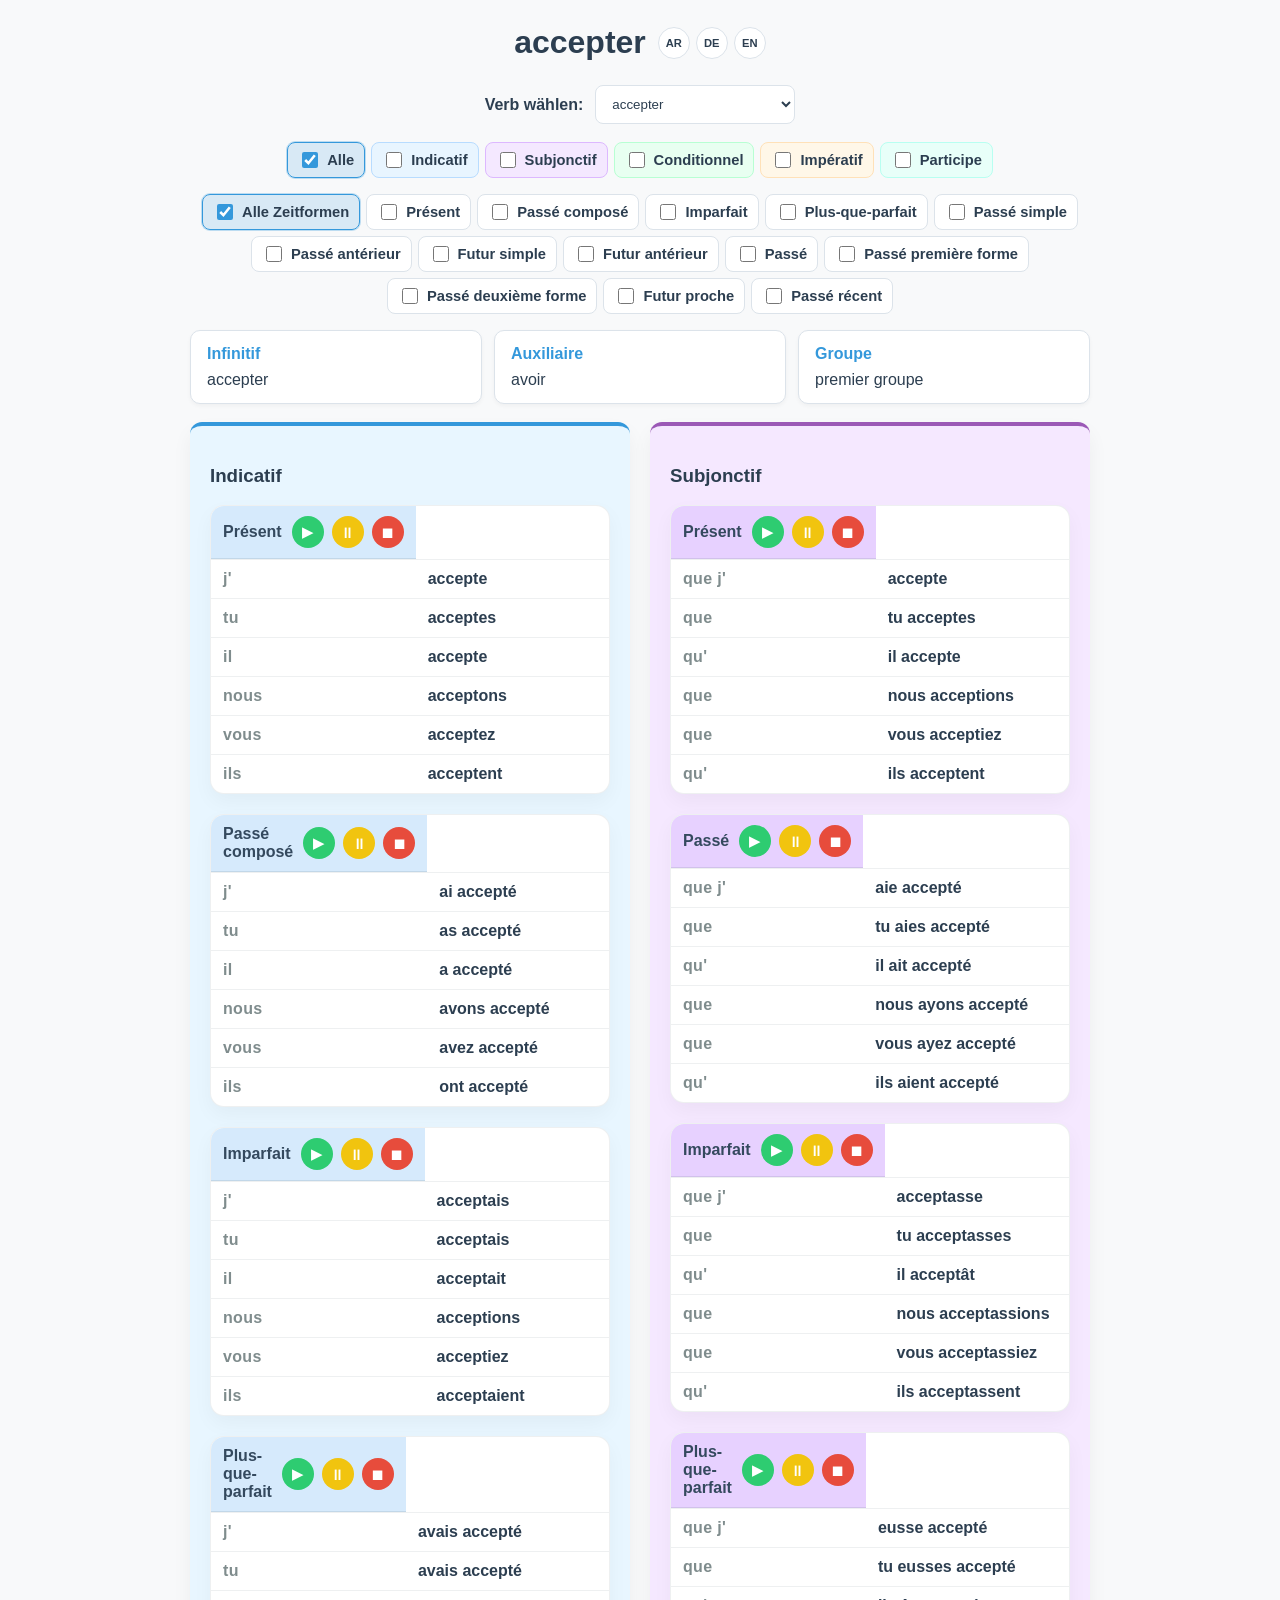
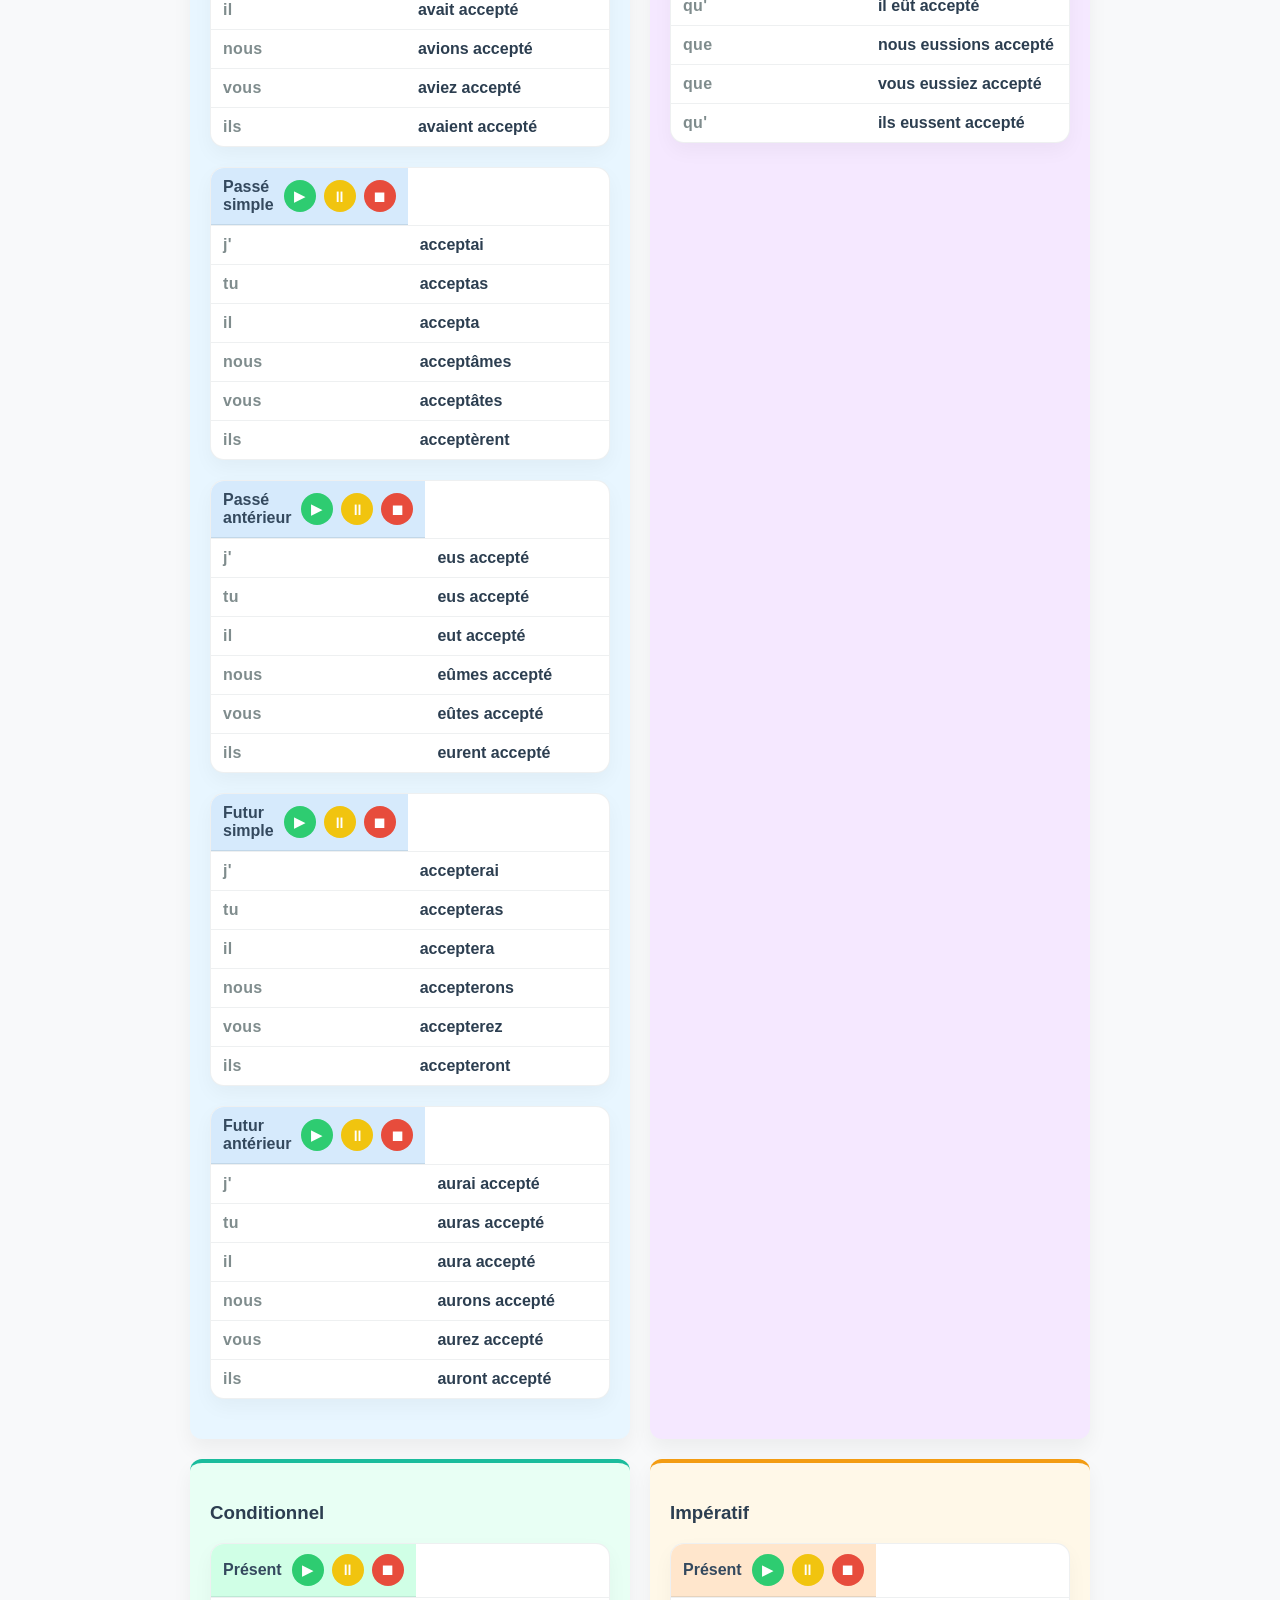
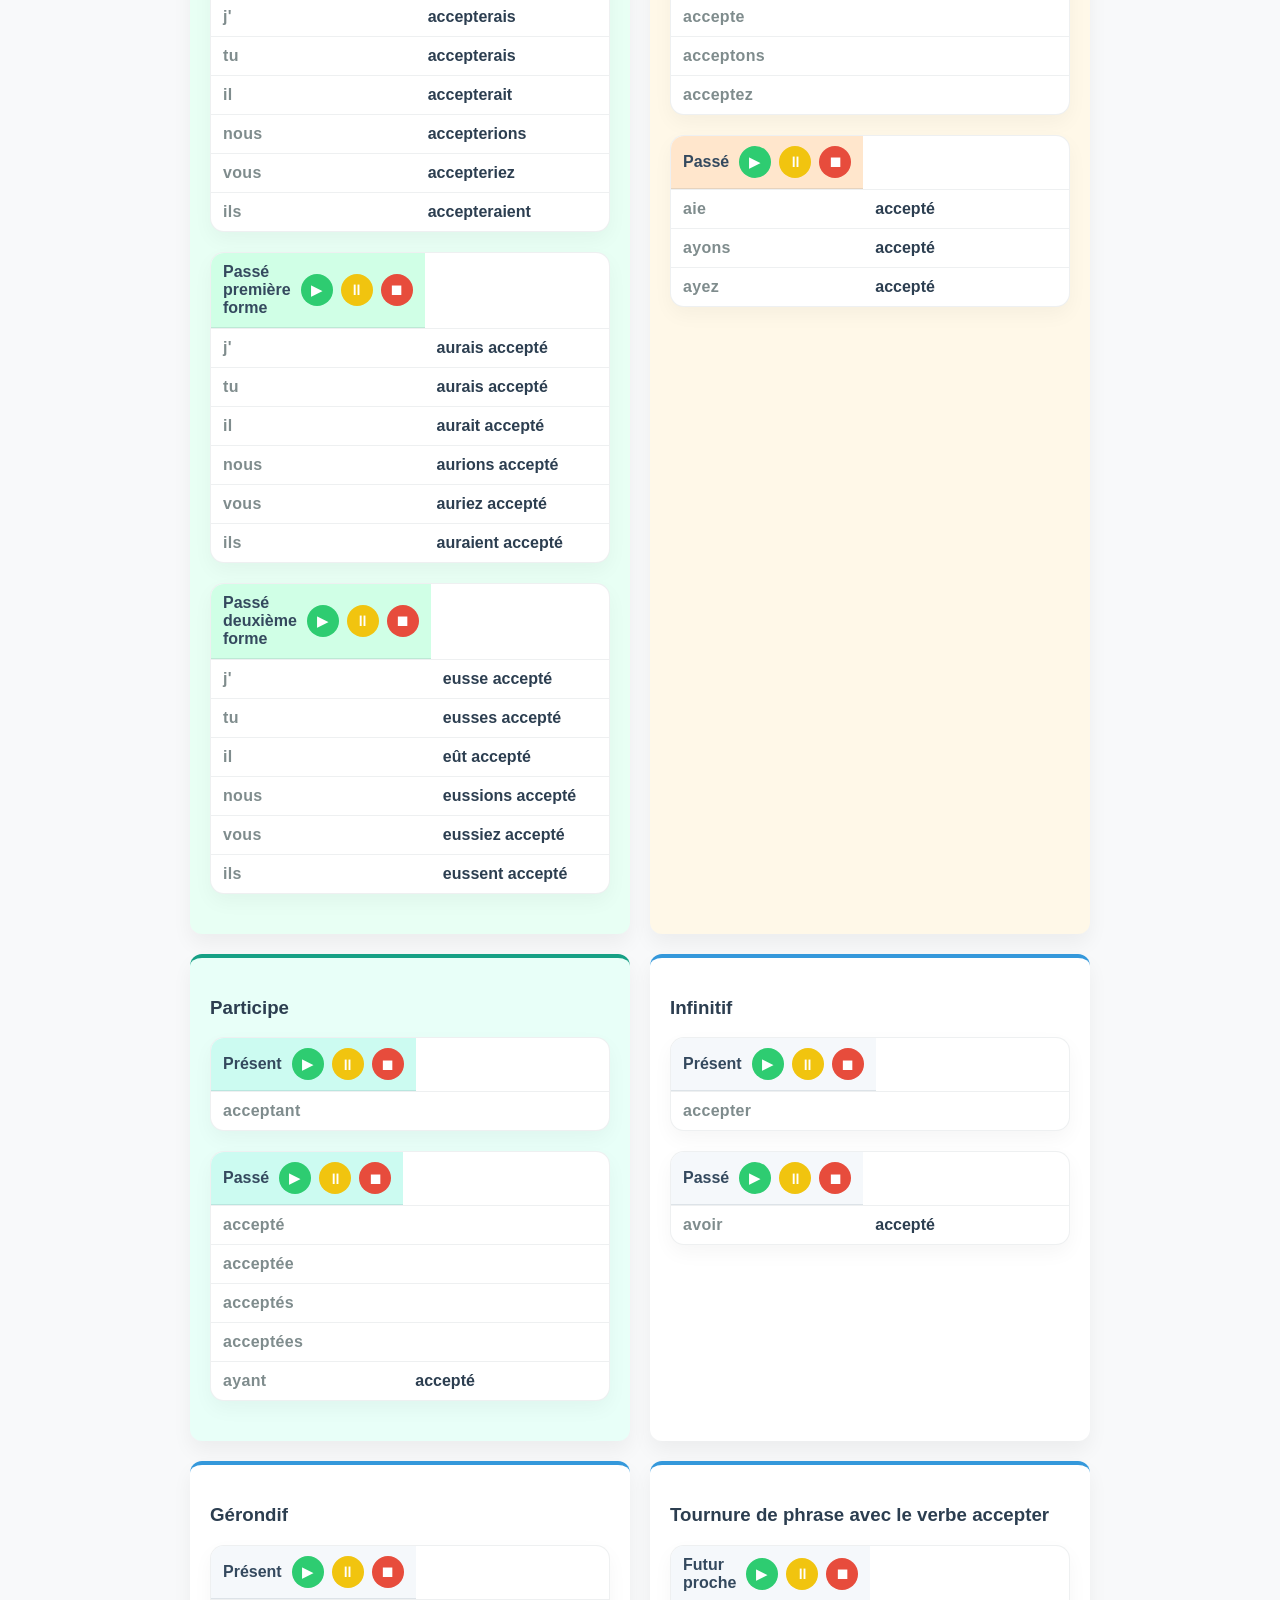
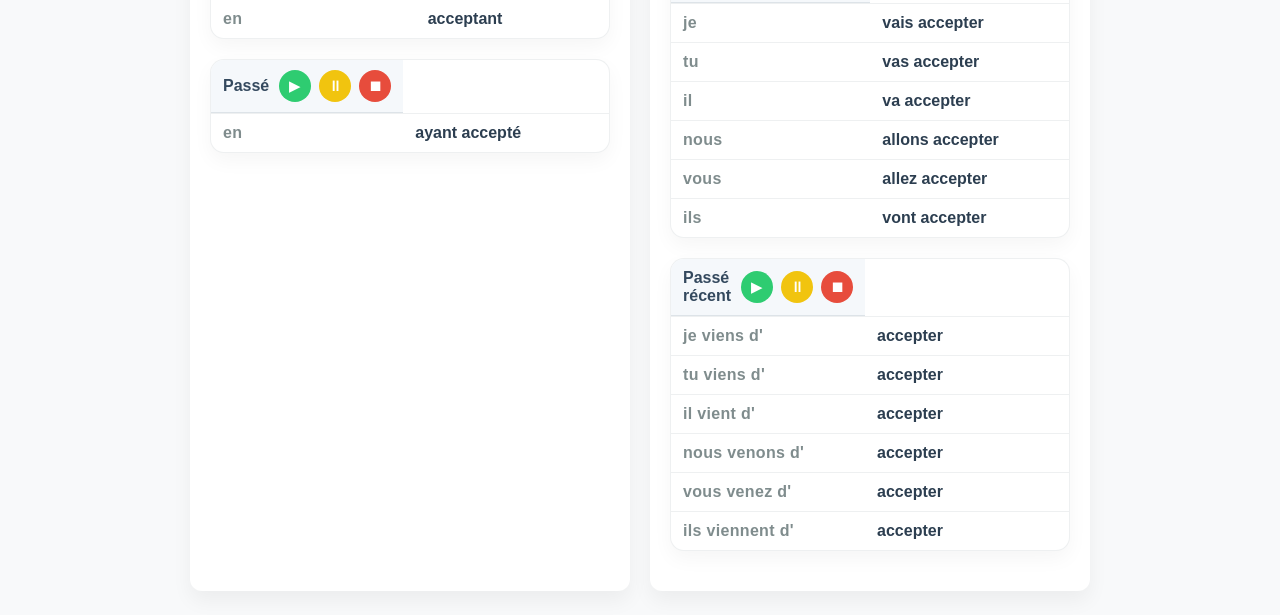
==== learning.html @ c298cd9b "Add verb translation tooltips" ====
<!doctype html>
<html lang="de">
  <head>
    <meta charset="UTF-8" />
    <meta name="viewport" content="width=device-width, initial-scale=1.0" />
    <title>Französisch Verb-Konjugator</title>
    <link rel="stylesheet" href="styles.css" />
  </head>
  <body>
    <header>
      <div class="verb-heading">
        <h1 id="verb-title">Französisch Verb-Konjugator</h1>
        <div
          id="translation-icons"
          class="translation-icons"
          aria-label="Übersetzungen"
        ></div>
      </div>
    </header>

    <div class="toolbar">
      <label for="verb-select">Verb wählen:</label>
      <select id="verb-select" aria-label="Verb auswählen"></select>
    </div>

    <div class="quickstart" aria-label="Modus-Auswahl">
      <label class="mode-label mode-alle"
        ><input type="checkbox" data-mode="alle" checked /> Alle</label
      >
      <label class="mode-label mode-indicatif"
        ><input type="checkbox" data-mode="Indicatif" /> Indicatif</label
      >
      <label class="mode-label mode-subjonctif"
        ><input type="checkbox" data-mode="Subjonctif" /> Subjonctif</label
      >
      <label class="mode-label mode-conditionnel"
        ><input type="checkbox" data-mode="Conditionnel" /> Conditionnel</label
      >
      <label class="mode-label mode-imperatif"
        ><input type="checkbox" data-mode="Impératif" /> Impératif</label
      >
      <label class="mode-label mode-participe"
        ><input type="checkbox" data-mode="Participe" /> Participe</label
      >
    </div>
    <div
      class="subbuttons"
      id="tense-buttons"
      aria-label="Zeitform-Auswahl"
    ></div>

    <div id="error-msg"></div>
    <div
      id="loading-indicator"
      class="info-card"
      style="display: none; text-align: center"
    >
      <strong>Lädt…</strong>
      <div>Die Konjugation wird geladen, bitte warten.</div>
    </div>

    <div class="info-row">
      <div class="info-card">
        <strong>Infinitif</strong>
        <div id="verb-infinitiv">–</div>
      </div>
      <div class="info-card">
        <strong>Auxiliaire</strong>
        <div id="verb-auxiliaire">–</div>
      </div>
      <div class="info-card">
        <strong>Groupe</strong>
        <div id="verb-groupe">–</div>
      </div>
    </div>

    <div class="grid" id="conjugation-grid"></div>

    <script src="./js/verbs.js"></script>
    <script src="./js/translations.js"></script>
    <script src="./js/main.js"></script>
  </body>
</html>
---- styles.css ----
:root {
  --primary: #2c3e50;
  --accent: #3498db;
  --bg: #f8f9fa;
  --card-bg: #ffffff;
  --border: #dce3ea;
}
body {
  font-family: "Segoe UI", Tahoma, Geneva, Verdana, sans-serif;
  background-color: var(--bg);
  color: var(--primary);
  max-width: 900px;
  margin: 0 auto;
  padding: 24px;
}
header {
  text-align: center;
  margin-bottom: 24px;
}
.verb-heading {
  display: inline-flex;
  align-items: center;
  justify-content: center;
  gap: 12px;
  max-width: 100%;
}
h1 {
  margin: 0;
  font-size: clamp(2rem, 2.5vw, 3rem);
  color: var(--primary);
}
.translation-icons {
  display: inline-flex;
  gap: 6px;
  flex-shrink: 0;
}
.translation-icon {
  position: relative;
  display: inline-flex;
  align-items: center;
  justify-content: center;
  width: 32px;
  height: 32px;
  padding: 0;
  border: 1px solid var(--border);
  border-radius: 50%;
  background: #fff;
  color: var(--primary);
  font-size: 0.7rem;
  font-weight: 800;
  cursor: help;
}
.translation-icon:hover,
.translation-icon:focus {
  border-color: var(--accent);
  background: #e8f5ff;
  outline: none;
}
.translation-icon::after {
  content: attr(data-translation);
  position: absolute;
  z-index: 10;
  top: calc(100% + 8px);
  left: 50%;
  min-width: max-content;
  max-width: 220px;
  padding: 7px 10px;
  border-radius: 6px;
  background: var(--primary);
  color: #fff;
  font-size: 0.82rem;
  font-weight: 600;
  line-height: 1.2;
  opacity: 0;
  pointer-events: none;
  transform: translate(-50%, -4px);
  transition:
    opacity 0.15s ease,
    transform 0.15s ease;
}
.translation-icon:hover::after,
.translation-icon:focus::after {
  opacity: 1;
  transform: translate(-50%, 0);
}
.subtitle {
  color: #7f8c8d;
  margin: 8px 0 22px;
}
.toolbar {
  display: flex;
  align-items: center;
  justify-content: center;
  gap: 12px;
  flex-wrap: wrap;
  margin-bottom: 18px;
}
.quickstart,
.subbuttons {
  display: flex;
  flex-wrap: wrap;
  gap: 6px;
  justify-content: center;
  margin-bottom: 16px;
}
.quickstart label,
.subbuttons label {
  display: inline-flex;
  align-items: center;
  gap: 6px;
  border: 1px solid var(--border);
  background: #fff;
  color: var(--primary);
  padding: 6px 10px;
  border-radius: 8px;
  cursor: pointer;
  transition: all 0.2s ease;
  font-size: 0.92rem;
}
.mode-label.mode-alle {
  background: #f0f4ff;
  border-color: #d6e3ff;
}
.mode-label.mode-indicatif {
  background: #e8f5ff;
  border-color: #b8dcff;
}
.mode-label.mode-subjonctif {
  background: #f4e8ff;
  border-color: #ddb8ff;
}
.mode-label.mode-conditionnel {
  background: #e8fff1;
  border-color: #b8ffd3;
}
.mode-label.mode-imperatif {
  background: #fff7e8;
  border-color: #ffe1b8;
}
.mode-label.mode-participe {
  background: #e8fff9;
  border-color: #b8fff1;
}
.subbuttons label[data-tense="alle"] {
  background: #f0f4ff;
  border-color: #d6e3ff;
}
.subbuttons label[data-tense="Indicatif"] {
  background: #e8f5ff;
  border-color: #b8dcff;
}
.subbuttons label[data-tense="Subjonctif"] {
  background: #f4e8ff;
  border-color: #ddb8ff;
}
.subbuttons label[data-tense="Conditionnel"] {
  background: #e8fff1;
  border-color: #b8ffd3;
}
.subbuttons label[data-tense="Impératif"] {
  background: #fff7e8;
  border-color: #ffe1b8;
}
.subbuttons label[data-tense="Participe"] {
  background: #e8fff9;
  border-color: #b8fff1;
}
.quickstart input[type="checkbox"],
.subbuttons input[type="checkbox"] {
  width: 16px;
  height: 16px;
  accent-color: var(--accent);
}
.quickstart label:hover,
.subbuttons label:hover {
  border-color: var(--accent);
  background: rgba(52, 152, 219, 0.08);
}
.quickstart label:has(input[type="checkbox"]:checked),
.subbuttons label:has(input[type="checkbox"]:checked) {
  background: rgba(52, 152, 219, 0.16);
  border-color: #3498db;
  color: #2c3e50;
  box-shadow: 0 0 0 1px rgba(52, 152, 219, 0.3);
}
.quickstart input[type="checkbox"]:checked + span,
.subbuttons input[type="checkbox"]:checked + span {
  color: var(--accent);
  font-weight: 700;
}
label {
  font-weight: 600;
  color: var(--primary);
}
select {
  min-width: 200px;
  padding: 10px 12px;
  border-radius: 8px;
  border: 1px solid var(--border);
  background: #fff;
  color: var(--primary);
}
.info-row {
  display: grid;
  grid-template-columns: repeat(auto-fit, minmax(160px, 1fr));
  gap: 12px;
  margin-bottom: 18px;
}
.info-card {
  background: var(--card-bg);
  border: 1px solid var(--border);
  padding: 14px 16px;
  border-radius: 10px;
  box-shadow: 0 2px 4px rgba(0, 0, 0, 0.04);
}
.info-card strong {
  display: block;
  margin-bottom: 8px;
  color: var(--accent);
}
.grid {
  display: grid;
  grid-template-columns: repeat(auto-fit, minmax(320px, 1fr));
  gap: 20px;
}
.card {
  overflow: hidden;
  background: var(--card-bg);
  padding: 20px;
  border-radius: 12px;
  box-shadow: 0 10px 20px rgba(0, 0, 0, 0.05);
  border-top: 4px solid var(--accent);
}
.go-to-top {
  position: fixed;
  bottom: 28px;
  right: 24px;
  width: 54px;
  height: 54px;
  padding: 0;
  border: none;
  border-radius: 50%;
  background: #2e86de;
  color: white;
  font-size: 22px;
  font-weight: bold;
  cursor: pointer;
  box-shadow: 0 8px 18px rgba(46, 134, 222, 0.35);
  transition:
    opacity 0.25s ease,
    transform 0.25s ease,
    box-shadow 0.25s ease;
  z-index: 99;
  opacity: 0;
  pointer-events: none;
  display: flex;
  align-items: center;
  justify-content: center;
}
.go-to-top:hover,
.go-to-top:focus {
  background: #256fc3;
  transform: translateY(-2px);
  box-shadow: 0 10px 22px rgba(37, 111, 195, 0.45);
  outline: none;
}
.go-to-top.show {
  opacity: 1;
  pointer-events: auto;
}
table {
  width: 100%;
  border-collapse: collapse;
}
.card table {
  width: 100%;
  margin-bottom: 20px;
  border-collapse: separate;
  border-spacing: 0;
  overflow: hidden;
  border: 1px solid rgba(44, 62, 80, 0.08);
  border-radius: 14px;
  background: #ffffff;
  box-shadow: 0 8px 20px rgba(0, 0, 0, 0.04);
}
.card table tr:hover {
  background: rgba(52, 152, 219, 0.05);
}
.card table tr + tr td {
  border-top: 1px solid rgba(44, 62, 80, 0.08);
}
.card table td {
  padding: 10px 12px;
  white-space: normal;
}

.card table .pronoun {
  letter-spacing: 0.02em;
}

.card table .verb-form input {
  min-height: 34px;
}

.card table tr {
  transition: background 0.15s ease;
}
.tense-heading td {
  display: flex;
  align-items: center;
  justify-content: space-between;
  gap: 10px;
  padding: 14px 16px;
  font-weight: 700;
  color: #34495e;
  background: #f5f8fb;
  border-bottom: 1px solid rgba(52, 73, 94, 0.12);
}
.tense-heading td .tts-controls {
  display: inline-flex;
  gap: 8px;
}
.tense-heading td .tts-button {
  flex-shrink: 0;
  width: 32px;
  height: 32px;
  border-radius: 999px;
  border: none;
  color: #fff;
  display: inline-flex;
  align-items: center;
  justify-content: center;
  cursor: pointer;
  transition:
    transform 0.2s ease,
    background 0.2s ease;
  font-size: 0.95rem;
}
.tense-heading td .play-button {
  background: #2ecc71;
}
.tense-heading td .pause-button {
  background: #f1c40f;
}
.tense-heading td .stop-button {
  background: #e74c3c;
}

.card[data-mode="Indicatif"] {
  background: #e8f6ff;
  border-top-color: #3498db;
}
.card[data-mode="Subjonctif"] {
  background: #f5e8ff;
  border-top-color: #9b59b6;
}
.card[data-mode="Conditionnel"] {
  background: #e8fff4;
  border-top-color: #1abc9c;
}
.card[data-mode="Impératif"] {
  background: #fff8e8;
  border-top-color: #f39c12;
}
.card[data-mode="Participe"] {
  background: #e8fff8;
  border-top-color: #16a085;
}

.card[data-mode="Indicatif"] .tense-heading td {
  background: #d6eafc;
}
.card[data-mode="Subjonctif"] .tense-heading td {
  background: #e7d1ff;
}
.card[data-mode="Conditionnel"] .tense-heading td {
  background: #d0ffe6;
}
.card[data-mode="Impératif"] .tense-heading td {
  background: #ffe6cc;
}
.card[data-mode="Participe"] .tense-heading td {
  background: #ccfbf1;
}

@media (max-width: 800px) {
  body {
    padding: 16px;
  }
  .verb-heading {
    flex-wrap: wrap;
  }
  .toolbar {
    flex-direction: column;
    align-items: stretch;
  }
  select {
    width: 100%;
  }
  .quickstart,
  .subbuttons {
    justify-content: flex-start;
  }
  .info-row {
    grid-template-columns: 1fr;
  }
}
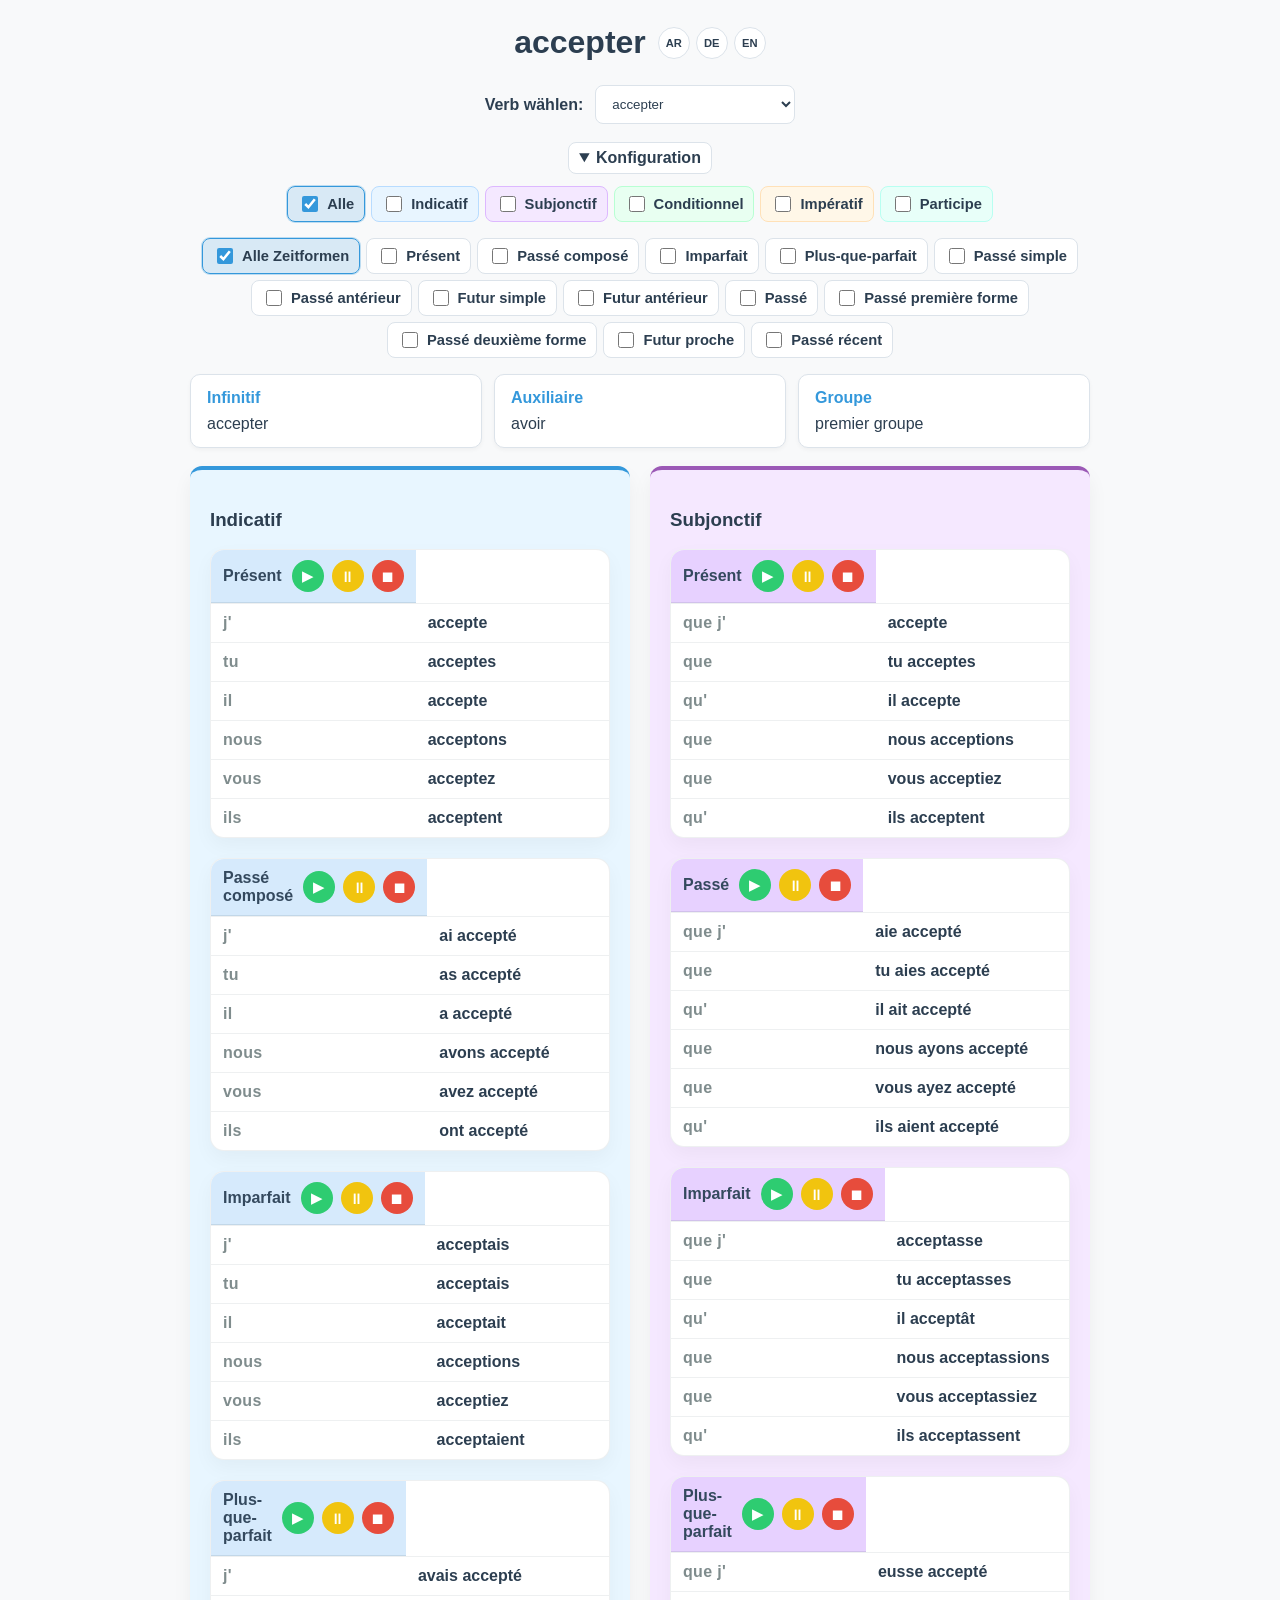
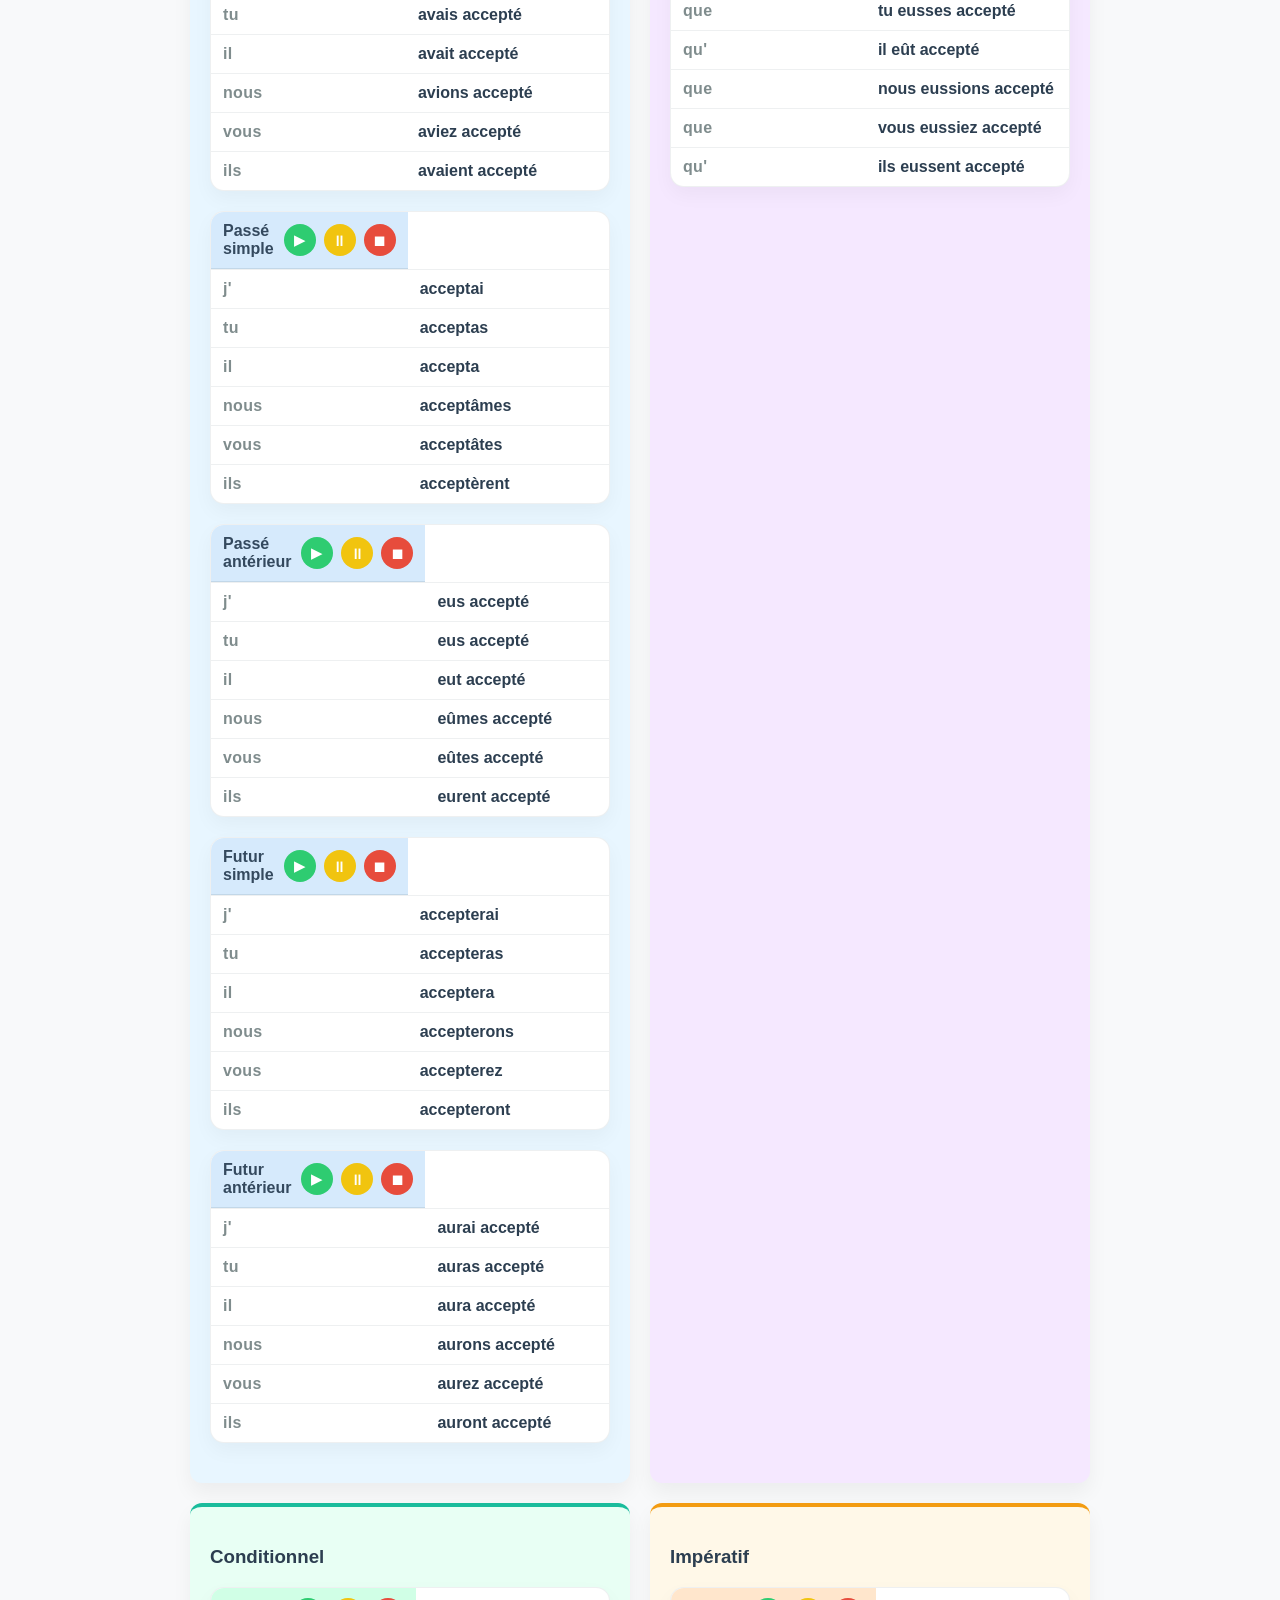
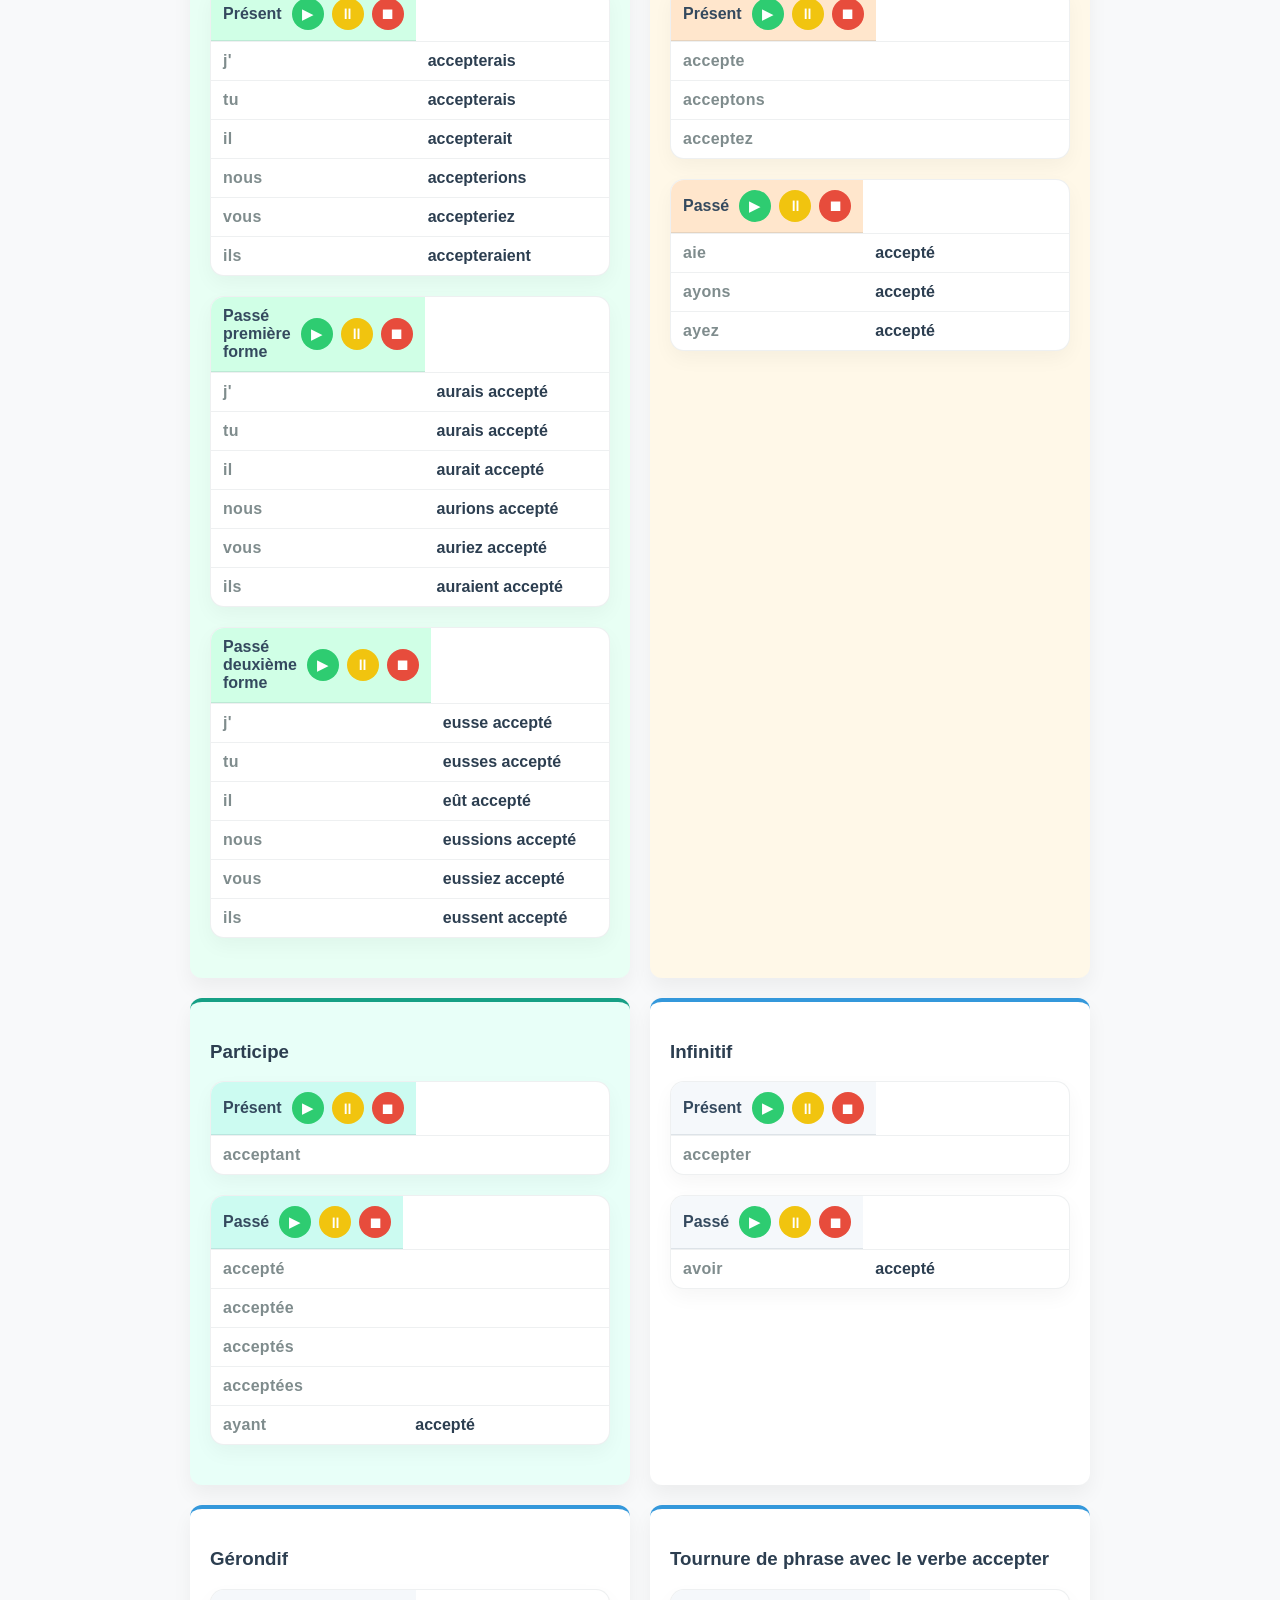
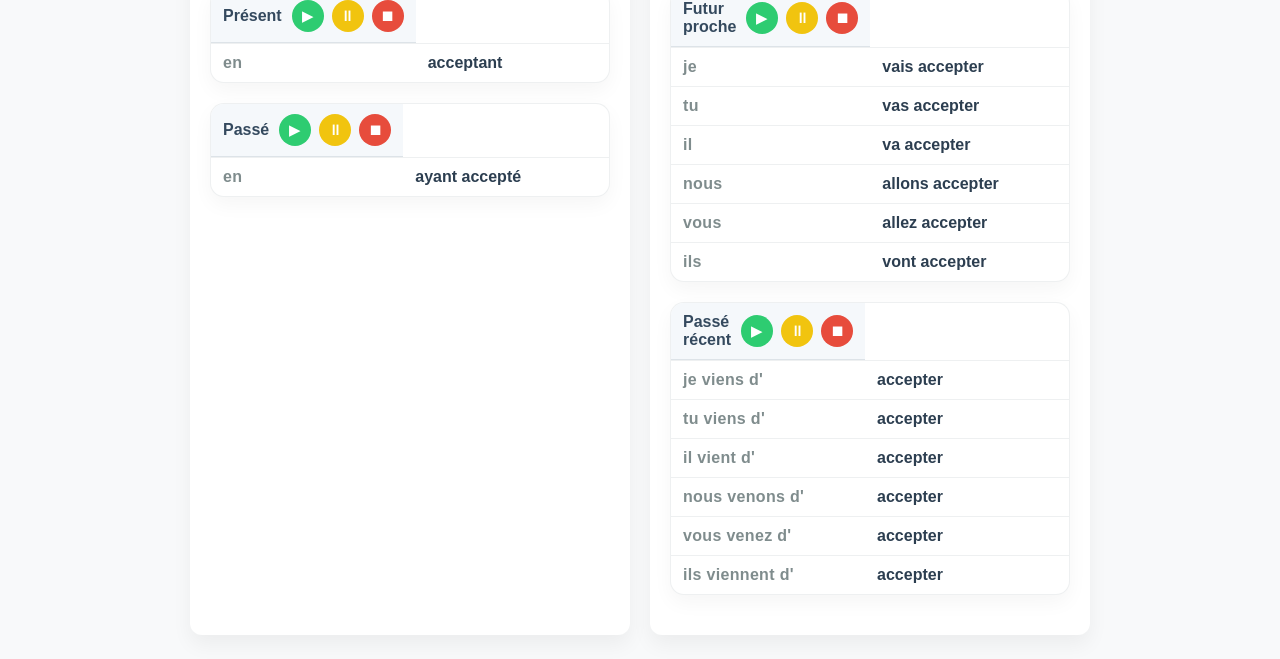
==== commit 38296f40: "Keep configuration toggle manual" ====
--- a/learning.html
+++ b/learning.html
@@ -4,7 +4,8 @@
     <meta charset="UTF-8" />
     <meta name="viewport" content="width=device-width, initial-scale=1.0" />
     <title>Französisch Verb-Konjugator</title>
-    <link rel="stylesheet" href="styles.css" />
+    <link rel="icon" href="favicon.svg" type="image/svg+xml" />
+    <link rel="stylesheet" href="style/style.css" />
   </head>
   <body>
     <header>
@@ -23,31 +24,35 @@
       <select id="verb-select" aria-label="Verb auswählen"></select>
     </div>
 
-    <div class="quickstart" aria-label="Modus-Auswahl">
-      <label class="mode-label mode-alle"
-        ><input type="checkbox" data-mode="alle" checked /> Alle</label
-      >
-      <label class="mode-label mode-indicatif"
-        ><input type="checkbox" data-mode="Indicatif" /> Indicatif</label
-      >
-      <label class="mode-label mode-subjonctif"
-        ><input type="checkbox" data-mode="Subjonctif" /> Subjonctif</label
-      >
-      <label class="mode-label mode-conditionnel"
-        ><input type="checkbox" data-mode="Conditionnel" /> Conditionnel</label
-      >
-      <label class="mode-label mode-imperatif"
-        ><input type="checkbox" data-mode="Impératif" /> Impératif</label
-      >
-      <label class="mode-label mode-participe"
-        ><input type="checkbox" data-mode="Participe" /> Participe</label
-      >
-    </div>
-    <div
-      class="subbuttons"
-      id="tense-buttons"
-      aria-label="Zeitform-Auswahl"
-    ></div>
+    <details id="configuration-panel" class="configuration-panel" open>
+      <summary>Konfiguration</summary>
+      <div class="quickstart" aria-label="Modus-Auswahl">
+        <label class="mode-label mode-alle"
+          ><input type="checkbox" data-mode="alle" checked /> Alle</label
+        >
+        <label class="mode-label mode-indicatif"
+          ><input type="checkbox" data-mode="Indicatif" /> Indicatif</label
+        >
+        <label class="mode-label mode-subjonctif"
+          ><input type="checkbox" data-mode="Subjonctif" /> Subjonctif</label
+        >
+        <label class="mode-label mode-conditionnel"
+          ><input type="checkbox" data-mode="Conditionnel" />
+          Conditionnel</label
+        >
+        <label class="mode-label mode-imperatif"
+          ><input type="checkbox" data-mode="Impératif" /> Impératif</label
+        >
+        <label class="mode-label mode-participe"
+          ><input type="checkbox" data-mode="Participe" /> Participe</label
+        >
+      </div>
+      <div
+        class="subbuttons"
+        id="tense-buttons"
+        aria-label="Zeitform-Auswahl"
+      ></div>
+    </details>
 
     <div id="error-msg"></div>
     <div
@@ -76,8 +81,8 @@
 
     <div class="grid" id="conjugation-grid"></div>
 
-    <script src="./js/verbs.js"></script>
-    <script src="./js/translations.js"></script>
-    <script src="./js/main.js"></script>
+    <script src="./app/verbs.js"></script>
+    <script src="./data/translations.js"></script>
+    <script src="./app/main.js"></script>
   </body>
 </html>
--- a/style/style.css
+++ b/style/style.css
@@ -0,0 +1,531 @@
+:root {
+  --primary: #2c3e50;
+  --accent: #3498db;
+  --bg: #f8f9fa;
+  --card-bg: #ffffff;
+  --border: #dce3ea;
+}
+body {
+  font-family: "Segoe UI", Tahoma, Geneva, Verdana, sans-serif;
+  background-color: var(--bg);
+  color: var(--primary);
+  max-width: 900px;
+  margin: 0 auto;
+  padding: 24px;
+}
+header {
+  text-align: center;
+  margin-bottom: 24px;
+}
+.verb-heading {
+  display: inline-flex;
+  align-items: center;
+  justify-content: center;
+  gap: 12px;
+  max-width: 100%;
+}
+h1 {
+  margin: 0;
+  font-size: clamp(2rem, 2.5vw, 3rem);
+  color: var(--primary);
+}
+.translation-icons {
+  display: inline-flex;
+  gap: 6px;
+  flex-shrink: 0;
+}
+.translation-icon {
+  position: relative;
+  display: inline-flex;
+  align-items: center;
+  justify-content: center;
+  width: 32px;
+  height: 32px;
+  padding: 0;
+  border: 1px solid var(--border);
+  border-radius: 50%;
+  background: #fff;
+  color: var(--primary);
+  font-size: 0.7rem;
+  font-weight: 800;
+  cursor: help;
+}
+.translation-icon:hover,
+.translation-icon:focus {
+  border-color: var(--accent);
+  background: #e8f5ff;
+  outline: none;
+}
+.translation-icon::after {
+  content: attr(data-translation);
+  position: absolute;
+  z-index: 10;
+  top: calc(100% + 8px);
+  left: 50%;
+  min-width: max-content;
+  max-width: 220px;
+  padding: 7px 10px;
+  border-radius: 6px;
+  background: var(--primary);
+  color: #fff;
+  font-size: 0.82rem;
+  font-weight: 600;
+  line-height: 1.2;
+  opacity: 0;
+  pointer-events: none;
+  transform: translate(-50%, -4px);
+  transition:
+    opacity 0.15s ease,
+    transform 0.15s ease;
+}
+.translation-icon:hover::after,
+.translation-icon:focus::after {
+  opacity: 1;
+  transform: translate(-50%, 0);
+}
+.subtitle {
+  color: #7f8c8d;
+  margin: 8px 0 22px;
+}
+.toolbar {
+  display: flex;
+  align-items: center;
+  justify-content: center;
+  gap: 12px;
+  flex-wrap: wrap;
+  margin-bottom: 18px;
+}
+.configuration-panel {
+  margin-bottom: 16px;
+}
+.configuration-panel summary {
+  width: fit-content;
+  margin: 0 auto 12px;
+  padding: 6px 10px;
+  border: 1px solid var(--border);
+  border-radius: 8px;
+  background: #fff;
+  color: var(--primary);
+  font-weight: 600;
+  cursor: pointer;
+}
+.configuration-panel summary:hover,
+.configuration-panel summary:focus-visible {
+  border-color: var(--accent);
+  outline: none;
+}
+.quickstart,
+.subbuttons {
+  display: flex;
+  flex-wrap: wrap;
+  gap: 6px;
+  justify-content: center;
+  margin-bottom: 16px;
+}
+.quickstart label,
+.subbuttons label {
+  display: inline-flex;
+  align-items: center;
+  gap: 6px;
+  border: 1px solid var(--border);
+  background: #fff;
+  color: var(--primary);
+  padding: 6px 10px;
+  border-radius: 8px;
+  cursor: pointer;
+  transition: all 0.2s ease;
+  font-size: 0.92rem;
+}
+.mode-label.mode-alle {
+  background: #f0f4ff;
+  border-color: #d6e3ff;
+}
+.mode-label.mode-indicatif {
+  background: #e8f5ff;
+  border-color: #b8dcff;
+}
+.mode-label.mode-subjonctif {
+  background: #f4e8ff;
+  border-color: #ddb8ff;
+}
+.mode-label.mode-conditionnel {
+  background: #e8fff1;
+  border-color: #b8ffd3;
+}
+.mode-label.mode-imperatif {
+  background: #fff7e8;
+  border-color: #ffe1b8;
+}
+.mode-label.mode-participe {
+  background: #e8fff9;
+  border-color: #b8fff1;
+}
+.subbuttons label[data-tense="alle"] {
+  background: #f0f4ff;
+  border-color: #d6e3ff;
+}
+.subbuttons label[data-tense="Indicatif"] {
+  background: #e8f5ff;
+  border-color: #b8dcff;
+}
+.subbuttons label[data-tense="Subjonctif"] {
+  background: #f4e8ff;
+  border-color: #ddb8ff;
+}
+.subbuttons label[data-tense="Conditionnel"] {
+  background: #e8fff1;
+  border-color: #b8ffd3;
+}
+.subbuttons label[data-tense="Impératif"] {
+  background: #fff7e8;
+  border-color: #ffe1b8;
+}
+.subbuttons label[data-tense="Participe"] {
+  background: #e8fff9;
+  border-color: #b8fff1;
+}
+.quickstart input[type="checkbox"],
+.subbuttons input[type="checkbox"] {
+  width: 16px;
+  height: 16px;
+  accent-color: var(--accent);
+}
+.quickstart label:hover,
+.subbuttons label:hover {
+  border-color: var(--accent);
+  background: rgba(52, 152, 219, 0.08);
+}
+.quickstart label:has(input[type="checkbox"]:checked),
+.subbuttons label:has(input[type="checkbox"]:checked) {
+  background: rgba(52, 152, 219, 0.16);
+  border-color: #3498db;
+  color: #2c3e50;
+  box-shadow: 0 0 0 1px rgba(52, 152, 219, 0.3);
+}
+.quickstart input[type="checkbox"]:checked + span,
+.subbuttons input[type="checkbox"]:checked + span {
+  color: var(--accent);
+  font-weight: 700;
+}
+label {
+  font-weight: 600;
+  color: var(--primary);
+}
+select {
+  min-width: 200px;
+  padding: 10px 12px;
+  border-radius: 8px;
+  border: 1px solid var(--border);
+  background: #fff;
+  color: var(--primary);
+}
+.info-row {
+  display: grid;
+  grid-template-columns: repeat(auto-fit, minmax(160px, 1fr));
+  gap: 12px;
+  margin-bottom: 18px;
+}
+.info-card {
+  background: var(--card-bg);
+  border: 1px solid var(--border);
+  padding: 14px 16px;
+  border-radius: 10px;
+  box-shadow: 0 2px 4px rgba(0, 0, 0, 0.04);
+}
+.info-card strong {
+  display: block;
+  margin-bottom: 8px;
+  color: var(--accent);
+}
+.grid {
+  display: grid;
+  grid-template-columns: repeat(auto-fit, minmax(320px, 1fr));
+  gap: 20px;
+}
+.card {
+  overflow: hidden;
+  background: var(--card-bg);
+  padding: 20px;
+  border-radius: 12px;
+  box-shadow: 0 10px 20px rgba(0, 0, 0, 0.05);
+  border-top: 4px solid var(--accent);
+}
+.go-to-top {
+  position: fixed;
+  bottom: 28px;
+  right: 24px;
+  width: 54px;
+  height: 54px;
+  padding: 0;
+  border: none;
+  border-radius: 50%;
+  background: #2e86de;
+  color: white;
+  font-size: 22px;
+  font-weight: bold;
+  cursor: pointer;
+  box-shadow: 0 8px 18px rgba(46, 134, 222, 0.35);
+  transition:
+    opacity 0.25s ease,
+    transform 0.25s ease,
+    box-shadow 0.25s ease;
+  z-index: 99;
+  opacity: 0;
+  pointer-events: none;
+  display: flex;
+  align-items: center;
+  justify-content: center;
+}
+.go-to-top:hover,
+.go-to-top:focus {
+  background: #256fc3;
+  transform: translateY(-2px);
+  box-shadow: 0 10px 22px rgba(37, 111, 195, 0.45);
+  outline: none;
+}
+.go-to-top.show {
+  opacity: 1;
+  pointer-events: auto;
+}
+table {
+  width: 100%;
+  border-collapse: collapse;
+}
+.card table {
+  width: 100%;
+  margin-bottom: 20px;
+  border-collapse: separate;
+  border-spacing: 0;
+  overflow: hidden;
+  border: 1px solid rgba(44, 62, 80, 0.08);
+  border-radius: 14px;
+  background: #ffffff;
+  box-shadow: 0 8px 20px rgba(0, 0, 0, 0.04);
+}
+.card table tr:hover {
+  background: rgba(52, 152, 219, 0.05);
+}
+.card table tr + tr td {
+  border-top: 1px solid rgba(44, 62, 80, 0.08);
+}
+.card table td {
+  padding: 10px 12px;
+  white-space: normal;
+}
+
+.card table .pronoun {
+  letter-spacing: 0.02em;
+}
+
+.card table .verb-form input {
+  min-height: 34px;
+}
+
+.card table tr {
+  transition: background 0.15s ease;
+}
+.tense-heading td {
+  display: flex;
+  align-items: center;
+  justify-content: space-between;
+  gap: 10px;
+  padding: 14px 16px;
+  font-weight: 700;
+  color: #34495e;
+  background: #f5f8fb;
+  border-bottom: 1px solid rgba(52, 73, 94, 0.12);
+}
+.tense-heading td .tts-controls {
+  display: inline-flex;
+  gap: 8px;
+}
+.tense-heading td .tts-button {
+  flex-shrink: 0;
+  width: 32px;
+  height: 32px;
+  border-radius: 999px;
+  border: none;
+  color: #fff;
+  display: inline-flex;
+  align-items: center;
+  justify-content: center;
+  cursor: pointer;
+  transition:
+    transform 0.2s ease,
+    background 0.2s ease;
+  font-size: 0.95rem;
+}
+.tense-heading td .play-button {
+  background: #2ecc71;
+}
+.tense-heading td .pause-button {
+  background: #f1c40f;
+}
+.tense-heading td .stop-button {
+  background: #e74c3c;
+}
+
+.card[data-mode="Indicatif"] {
+  background: #e8f6ff;
+  border-top-color: #3498db;
+}
+.card[data-mode="Subjonctif"] {
+  background: #f5e8ff;
+  border-top-color: #9b59b6;
+}
+.card[data-mode="Conditionnel"] {
+  background: #e8fff4;
+  border-top-color: #1abc9c;
+}
+.card[data-mode="Impératif"] {
+  background: #fff8e8;
+  border-top-color: #f39c12;
+}
+.card[data-mode="Participe"] {
+  background: #e8fff8;
+  border-top-color: #16a085;
+}
+
+.card[data-mode="Indicatif"] .tense-heading td {
+  background: #d6eafc;
+}
+.card[data-mode="Subjonctif"] .tense-heading td {
+  background: #e7d1ff;
+}
+.card[data-mode="Conditionnel"] .tense-heading td {
+  background: #d0ffe6;
+}
+.card[data-mode="Impératif"] .tense-heading td {
+  background: #ffe6cc;
+}
+.card[data-mode="Participe"] .tense-heading td {
+  background: #ccfbf1;
+}
+
+@media (max-width: 800px) {
+  body {
+    padding: 16px;
+  }
+  .verb-heading {
+    flex-wrap: wrap;
+  }
+  .toolbar {
+    flex-direction: column;
+    align-items: stretch;
+  }
+  select {
+    width: 100%;
+  }
+  .quickstart,
+  .subbuttons {
+    justify-content: flex-start;
+  }
+  .info-row {
+    grid-template-columns: 1fr;
+  }
+}
+.verb-input {
+  width: 100%;
+  padding: 6px 10px;
+  border: 1px solid var(--border);
+  border-radius: 6px;
+  font-family: inherit;
+  font-size: 0.97rem;
+  box-sizing: border-box;
+  transition: all 0.2s ease;
+}
+.verb-input:focus {
+  outline: none;
+  border-color: var(--accent);
+  box-shadow: 0 0 0 3px rgba(52, 152, 219, 0.25);
+  background-color: rgba(52, 152, 219, 0.05);
+}
+.verb-input.active-focus {
+  border-color: #2980b9;
+  box-shadow: 0 0 0 4px rgba(41, 128, 185, 0.28);
+  background-color: rgba(41, 128, 185, 0.06);
+}
+.verb-input.correct {
+  border-color: #2ecc71;
+  background-color: rgba(46, 204, 113, 0.1);
+  color: #27ae60;
+}
+.verb-input.wrong {
+  border-color: #e74c3c;
+  background-color: rgba(231, 76, 60, 0.1);
+  color: #c0392b;
+}
+.verb-form {
+  position: relative;
+  min-width: 0;
+}
+.solution-hint {
+  margin-top: 6px;
+  font-size: 0.72rem;
+  color: #1e7f3e;
+  font-weight: 700;
+  line-height: 1.2;
+  background: rgba(39, 174, 96, 0.08);
+  border-left: 3px solid #27ae60;
+  padding: 4px 7px;
+  border-radius: 4px;
+  box-shadow: inset 0 0 0 1px rgba(39, 174, 96, 0.06);
+  word-break: break-word;
+}
+.solution-hint.wrong {
+  color: #a7261a;
+  background: rgba(231, 76, 60, 0.08);
+  border-left-color: #c0392b;
+  box-shadow: inset 0 0 0 1px rgba(192, 57, 43, 0.06);
+}
+.trainer-controls {
+  display: flex;
+  justify-content: center;
+  gap: 12px;
+  margin-top: 20px;
+  margin-bottom: 30px;
+}
+.btn {
+  padding: 10px 20px;
+  border: none;
+  border-radius: 8px;
+  font-weight: 600;
+  cursor: pointer;
+  transition:
+    background 0.2s,
+    box-shadow 0.2s,
+    transform 0.1s ease;
+}
+.btn:focus {
+  outline: none;
+  box-shadow: 0 0 0 3px rgba(52, 152, 219, 0.28);
+  transform: translateY(-1px);
+}
+.btn-check {
+  background: #2ecc71;
+  color: white;
+}
+.btn-check:hover {
+  background: #28b86a;
+}
+.btn-solve {
+  background: #3498db;
+  color: white;
+}
+.btn-solve:hover {
+  background: #2980b9;
+}
+.btn-reset {
+  background: #95a5a6;
+  color: white;
+}
+.btn-reset:hover {
+  background: #7f8c8d;
+}
+.btn-next {
+  background: #9b59b6;
+  color: white;
+}
+.btn-next:hover {
+  background: #8e44ad;
+}
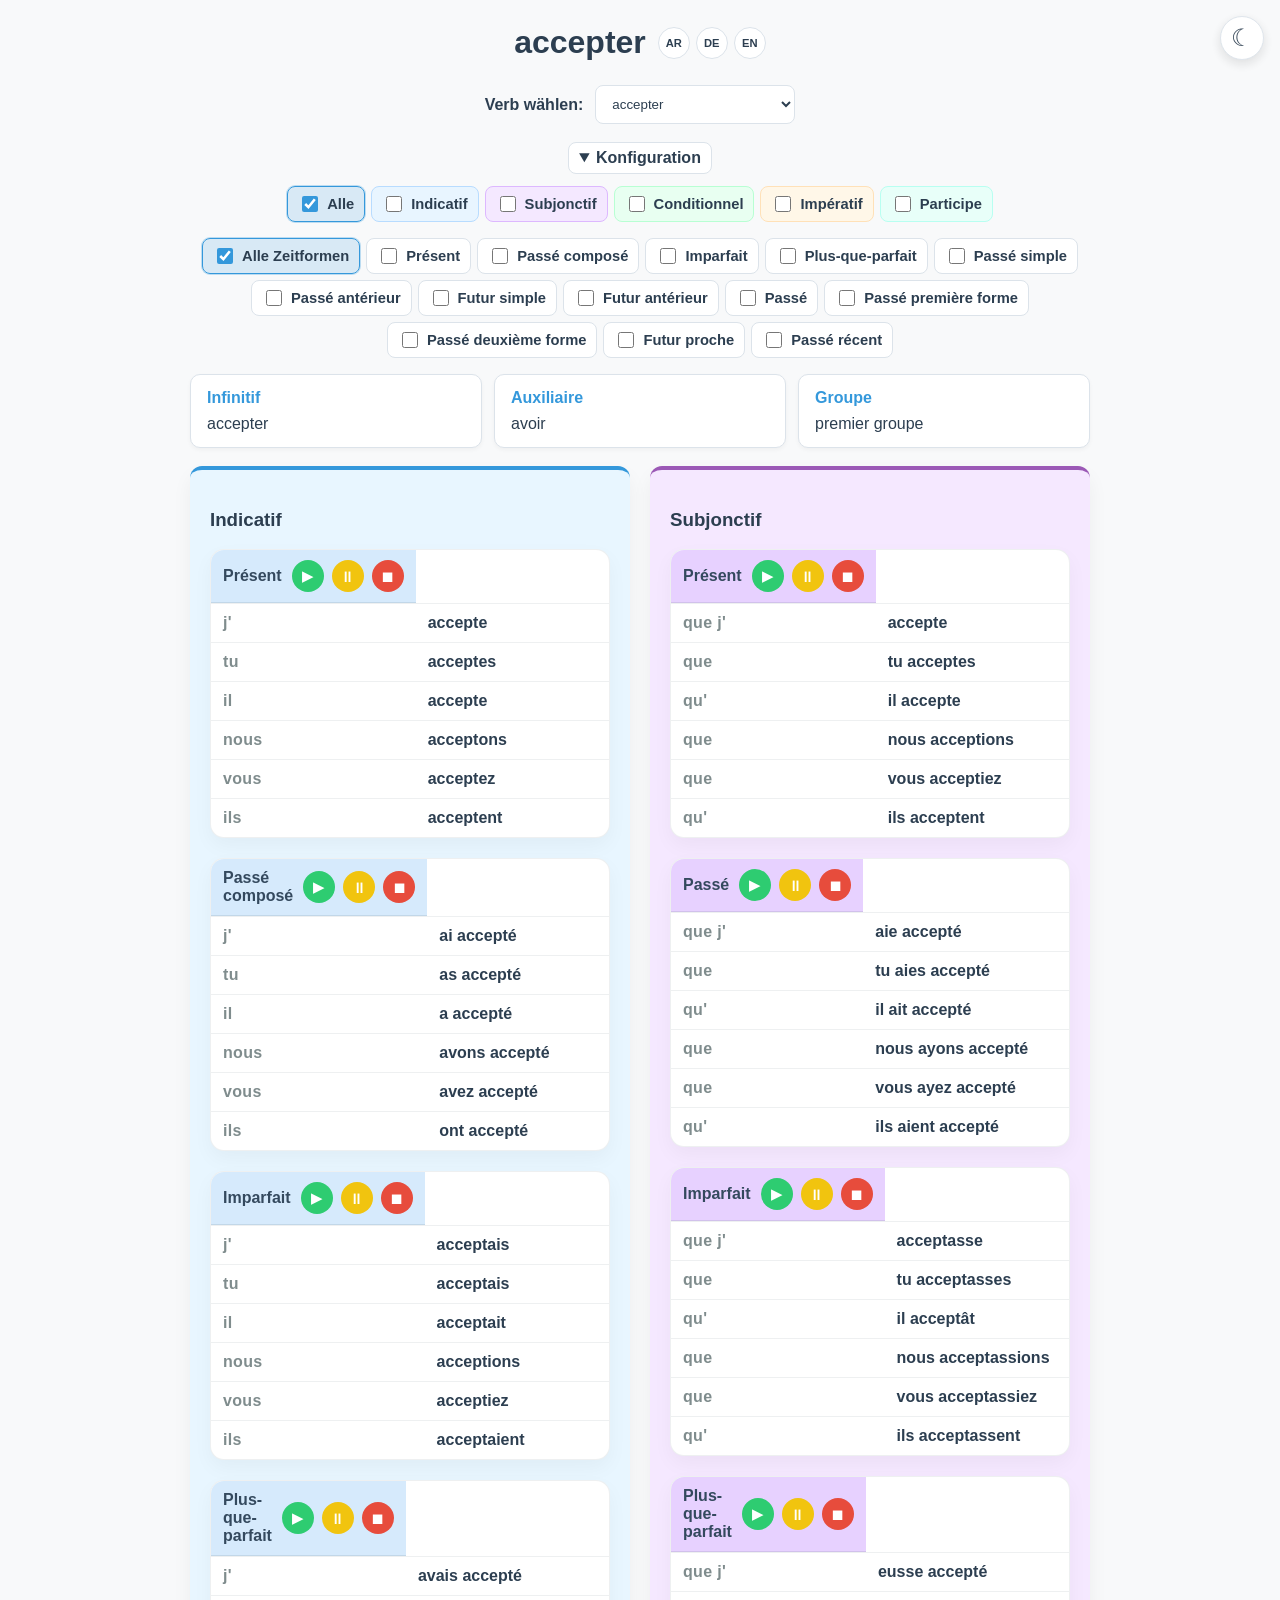
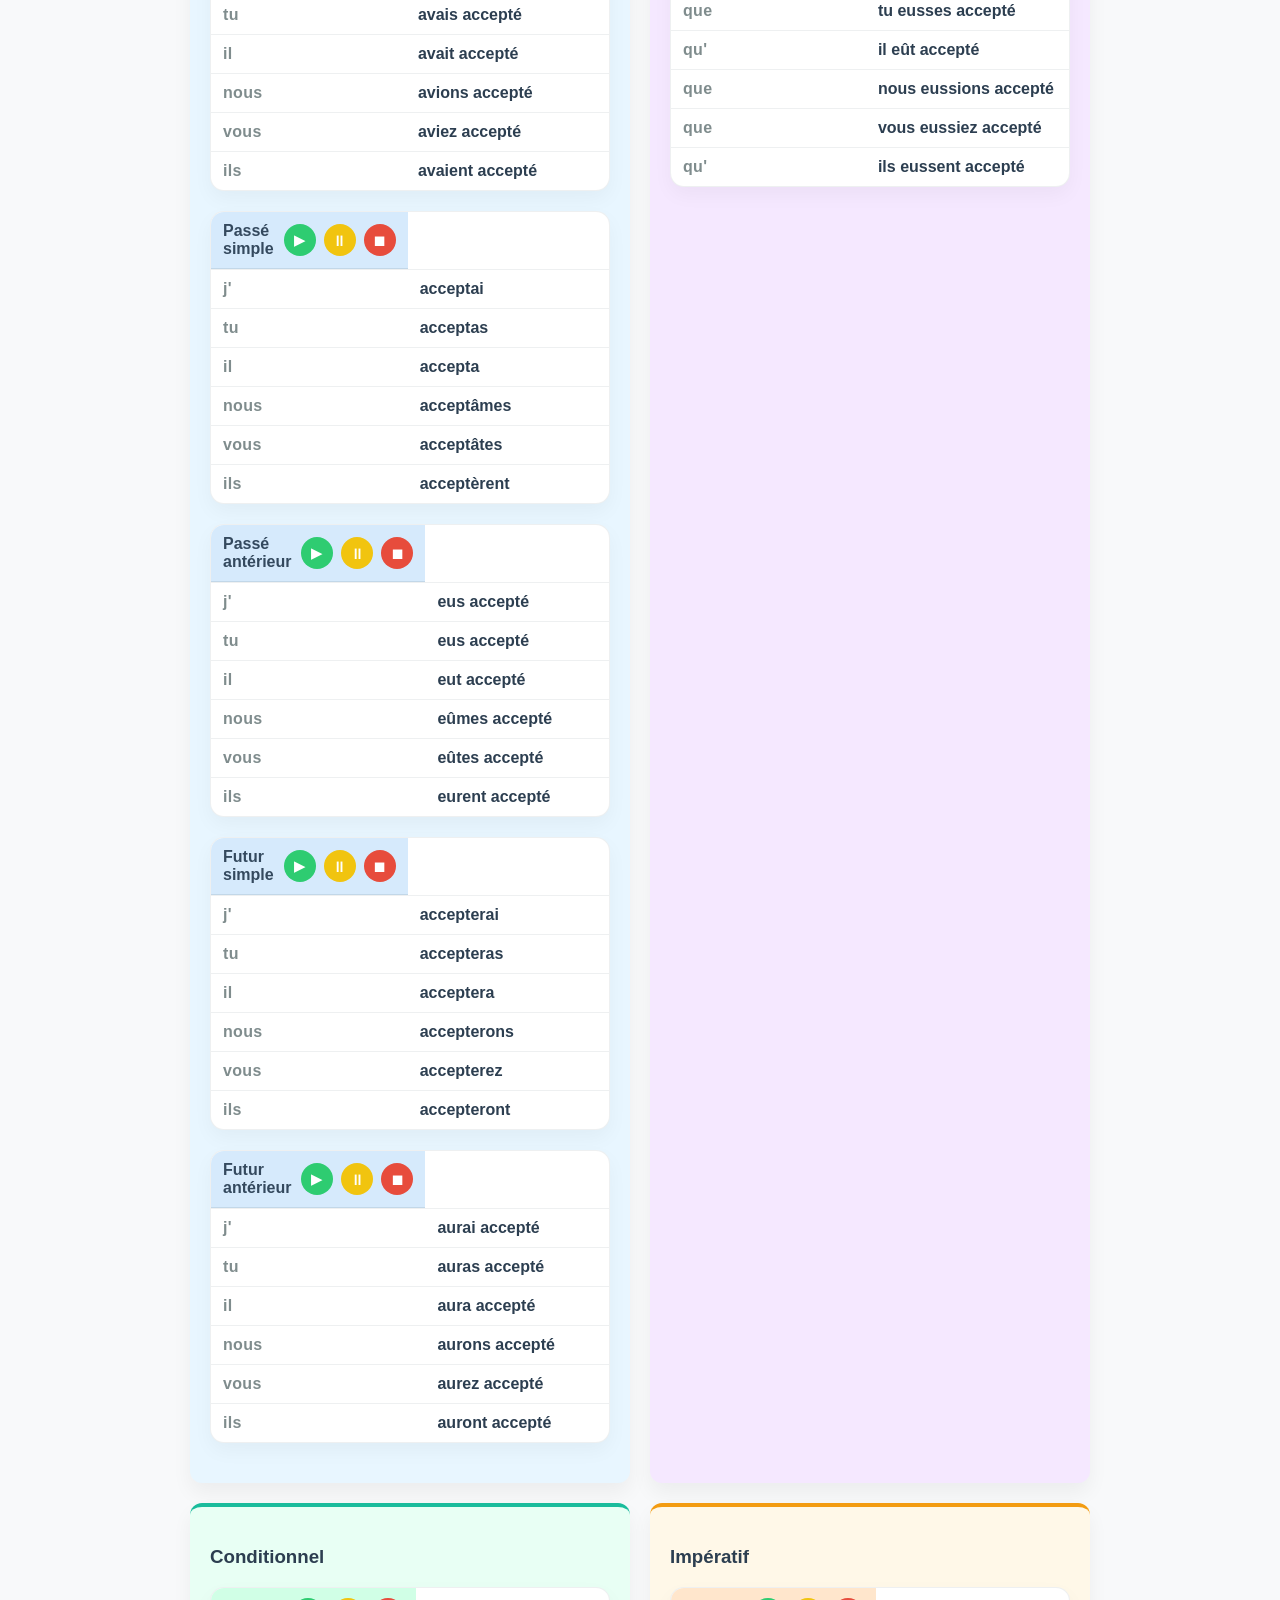
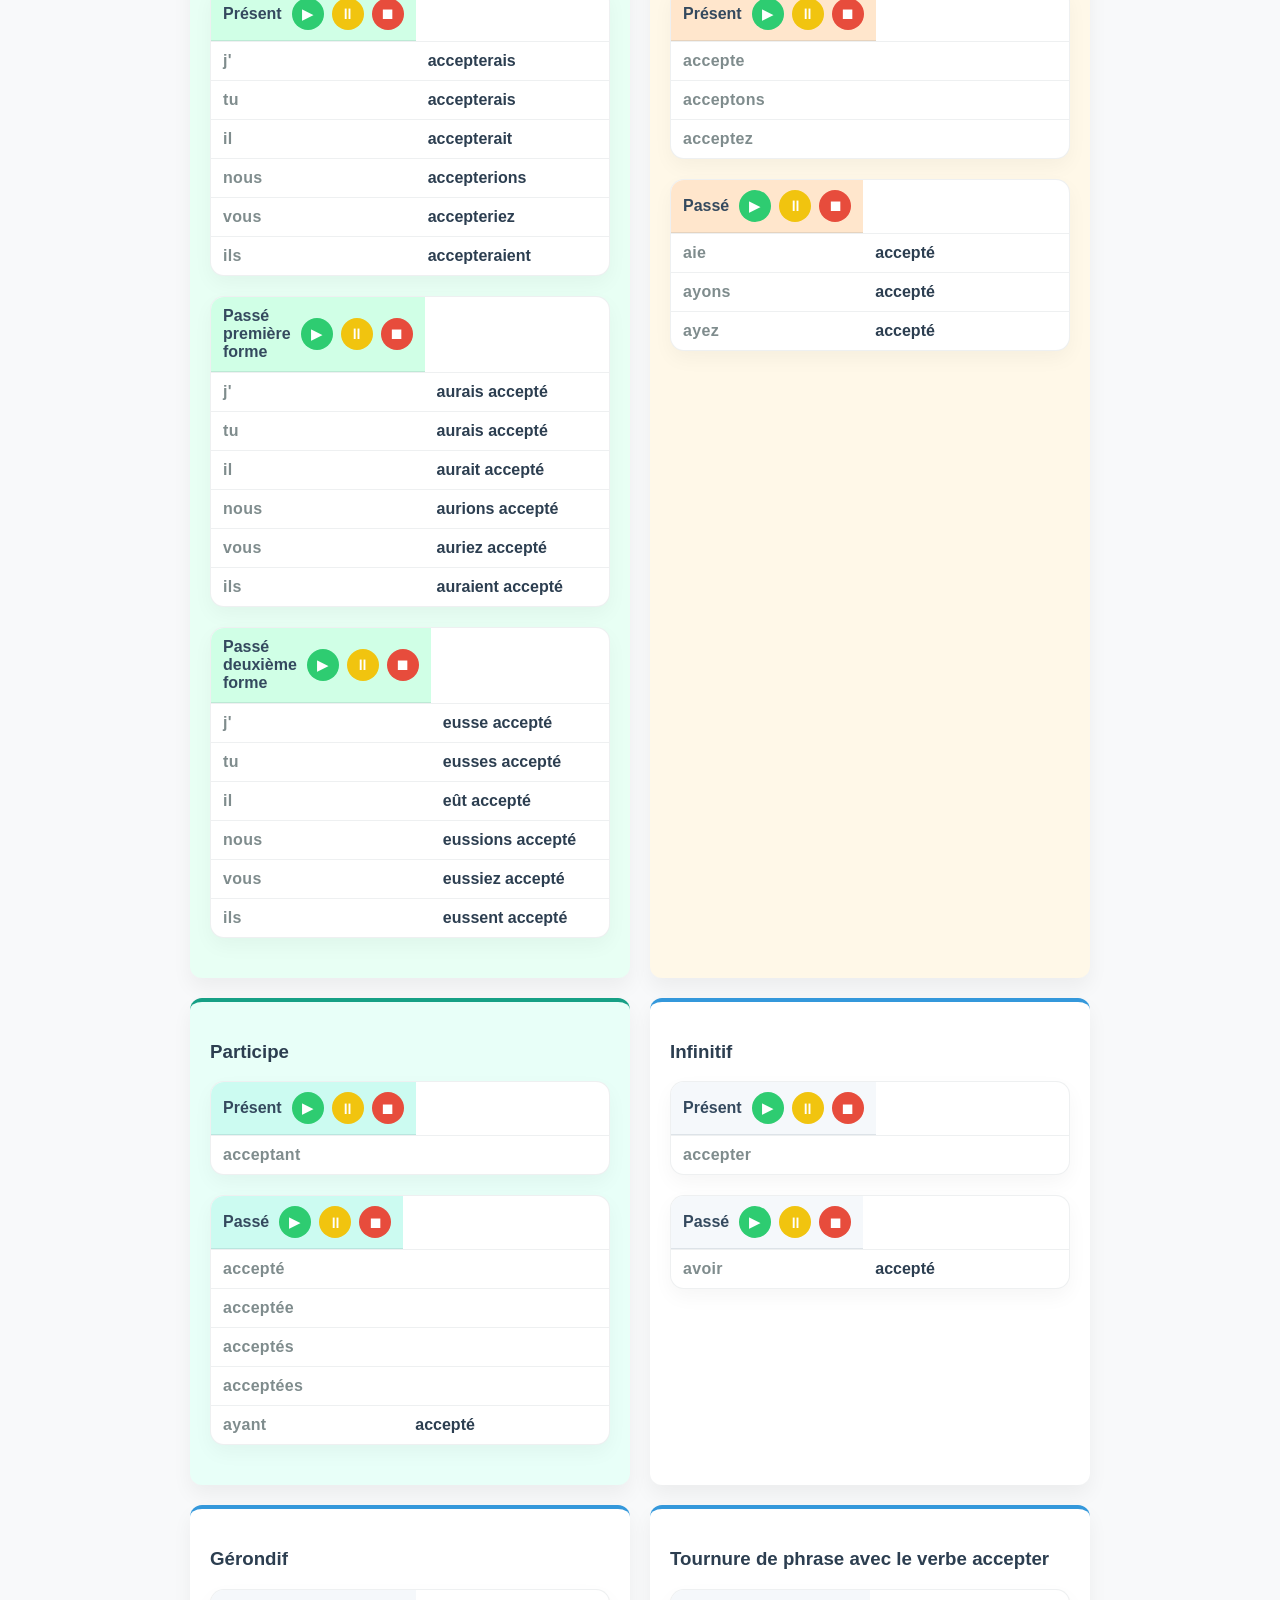
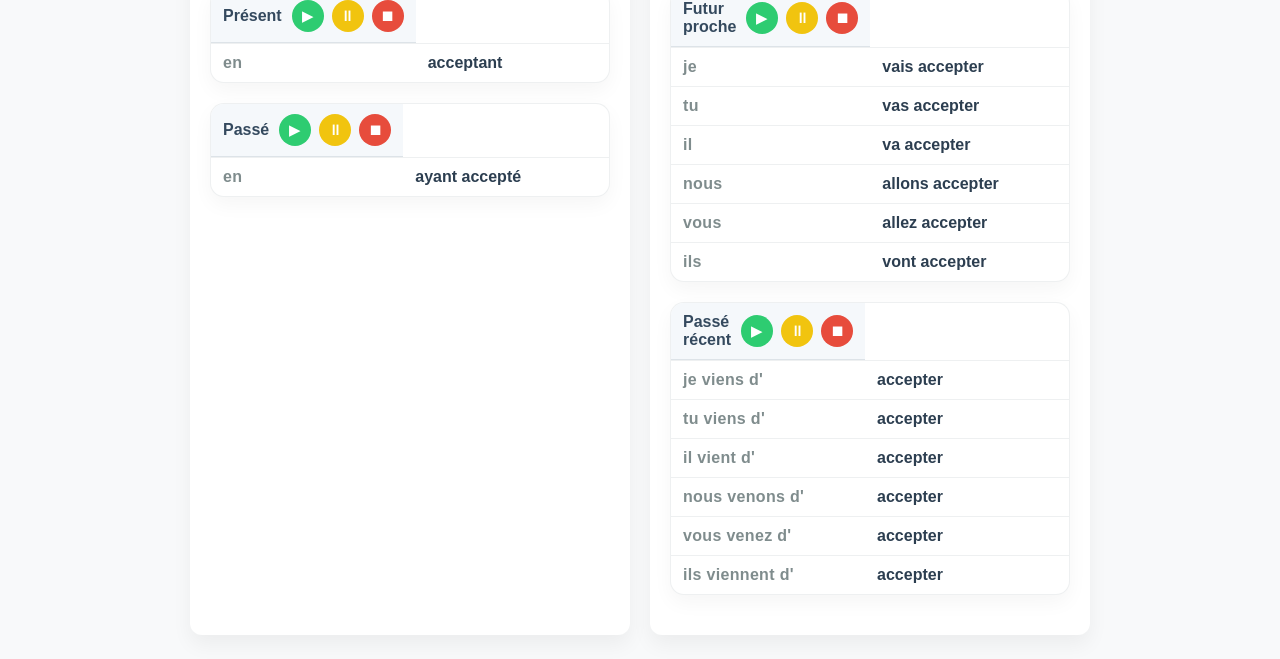
==== commit cf80653b: "Improve dark mode contrast" ====
--- a/learning.html
+++ b/learning.html
@@ -23,6 +23,8 @@
       <label for="verb-select">Verb wählen:</label>
       <select id="verb-select" aria-label="Verb auswählen"></select>
     </div>
+
+    <button id="theme-toggle" class="theme-toggle" type="button"></button>
 
     <details id="configuration-panel" class="configuration-panel" open>
       <summary>Konfiguration</summary>
--- a/style/style.css
+++ b/style/style.css
@@ -1,9 +1,17 @@
 :root {
+  color-scheme: light;
   --primary: #2c3e50;
   --accent: #3498db;
   --bg: #f8f9fa;
   --card-bg: #ffffff;
   --border: #dce3ea;
+}
+.dark-mode {
+  color-scheme: dark;
+  --primary: #e8edf2;
+  --bg: #18212b;
+  --card-bg: #202c38;
+  --border: #3a4a59;
 }
 body {
   font-family: "Segoe UI", Tahoma, Geneva, Verdana, sans-serif;
@@ -94,6 +102,51 @@
   gap: 12px;
   flex-wrap: wrap;
   margin-bottom: 18px;
+}
+.theme-toggle {
+  position: fixed;
+  top: 16px;
+  right: 16px;
+  z-index: 100;
+  display: inline-flex;
+  align-items: center;
+  justify-content: center;
+  width: 44px;
+  height: 44px;
+  padding: 0;
+  border: 1px solid var(--border);
+  border-radius: 50%;
+  background: #fff;
+  color: var(--primary);
+  font-size: 1.5rem;
+  line-height: 1;
+  cursor: pointer;
+  box-shadow: 0 4px 12px rgba(0, 0, 0, 0.12);
+  opacity: 0.92;
+  transition:
+    opacity 0.2s ease,
+    background 0.2s ease,
+    color 0.2s ease;
+}
+.theme-toggle.is-scrolling {
+  opacity: 0.55;
+}
+.theme-toggle:hover,
+.theme-toggle:focus-visible {
+  border-color: var(--accent);
+  opacity: 1;
+  outline: none;
+}
+.theme-toggle input {
+  display: none;
+}
+.dark-mode .theme-toggle {
+  background: #24313d;
+  color: #e8edf2;
+}
+.theme-toggle {
+  gap: 6px;
+  white-space: nowrap;
 }
 .configuration-panel {
   margin-bottom: 16px;
@@ -423,6 +476,93 @@
   .info-row {
     grid-template-columns: 1fr;
   }
+  .theme-toggle {
+    top: 12px;
+    right: 12px;
+  }
+}
+
+.dark-mode .translation-icon,
+.dark-mode .configuration-panel summary,
+.dark-mode .quickstart label,
+.dark-mode .subbuttons label,
+.dark-mode select {
+  background: #24313d;
+  color: #e8edf2;
+}
+.dark-mode .info-card,
+.dark-mode .card {
+  background: var(--card-bg);
+  border-color: var(--border);
+}
+.dark-mode .card table {
+  background: #202c38;
+  border-color: #3a4a59;
+}
+.dark-mode .card table tr + tr td {
+  border-top-color: #3a4a59;
+}
+.dark-mode .tense-heading td {
+  color: #e8edf2;
+  background: #2a3947;
+  border-bottom-color: #3a4a59;
+}
+.dark-mode .card[data-mode="Indicatif"] {
+  background: #1c3445;
+}
+.dark-mode .card[data-mode="Subjonctif"] {
+  background: #342541;
+}
+.dark-mode .card[data-mode="Conditionnel"] {
+  background: #1c3b35;
+}
+.dark-mode .card[data-mode="Impératif"] {
+  background: #403323;
+}
+.dark-mode .card[data-mode="Participe"] {
+  background: #1c3b39;
+}
+.dark-mode input[type="text"],
+.dark-mode .verb-input {
+  background: #16202a;
+  color: #e8edf2;
+}
+.dark-mode .quickstart label:has(input[type="checkbox"]:checked),
+.dark-mode .subbuttons label:has(input[type="checkbox"]:checked) {
+  background: #31516b;
+  border-color: #78b9e8;
+  color: #ffffff;
+}
+.dark-mode .card[data-mode="Indicatif"] .tense-heading td {
+  background: #254b67;
+}
+.dark-mode .card[data-mode="Subjonctif"] .tense-heading td {
+  background: #4a3560;
+}
+.dark-mode .card[data-mode="Conditionnel"] .tense-heading td {
+  background: #28574e;
+}
+.dark-mode .card[data-mode="Impératif"] .tense-heading td {
+  background: #604c30;
+}
+.dark-mode .card[data-mode="Participe"] .tense-heading td {
+  background: #285950;
+}
+.dark-mode .subtitle {
+  color: #b8c5d1;
+}
+.dark-mode .solution-hint {
+  color: #8ee3a8;
+  background: rgba(46, 204, 113, 0.14);
+  border-left-color: #63d887;
+}
+.dark-mode .solution-hint.wrong {
+  color: #ff9d93;
+  background: rgba(231, 76, 60, 0.16);
+  border-left-color: #ff766b;
+}
+.dark-mode .card table tr:hover {
+  background: rgba(120, 185, 232, 0.12);
 }
 .verb-input {
   width: 100%;
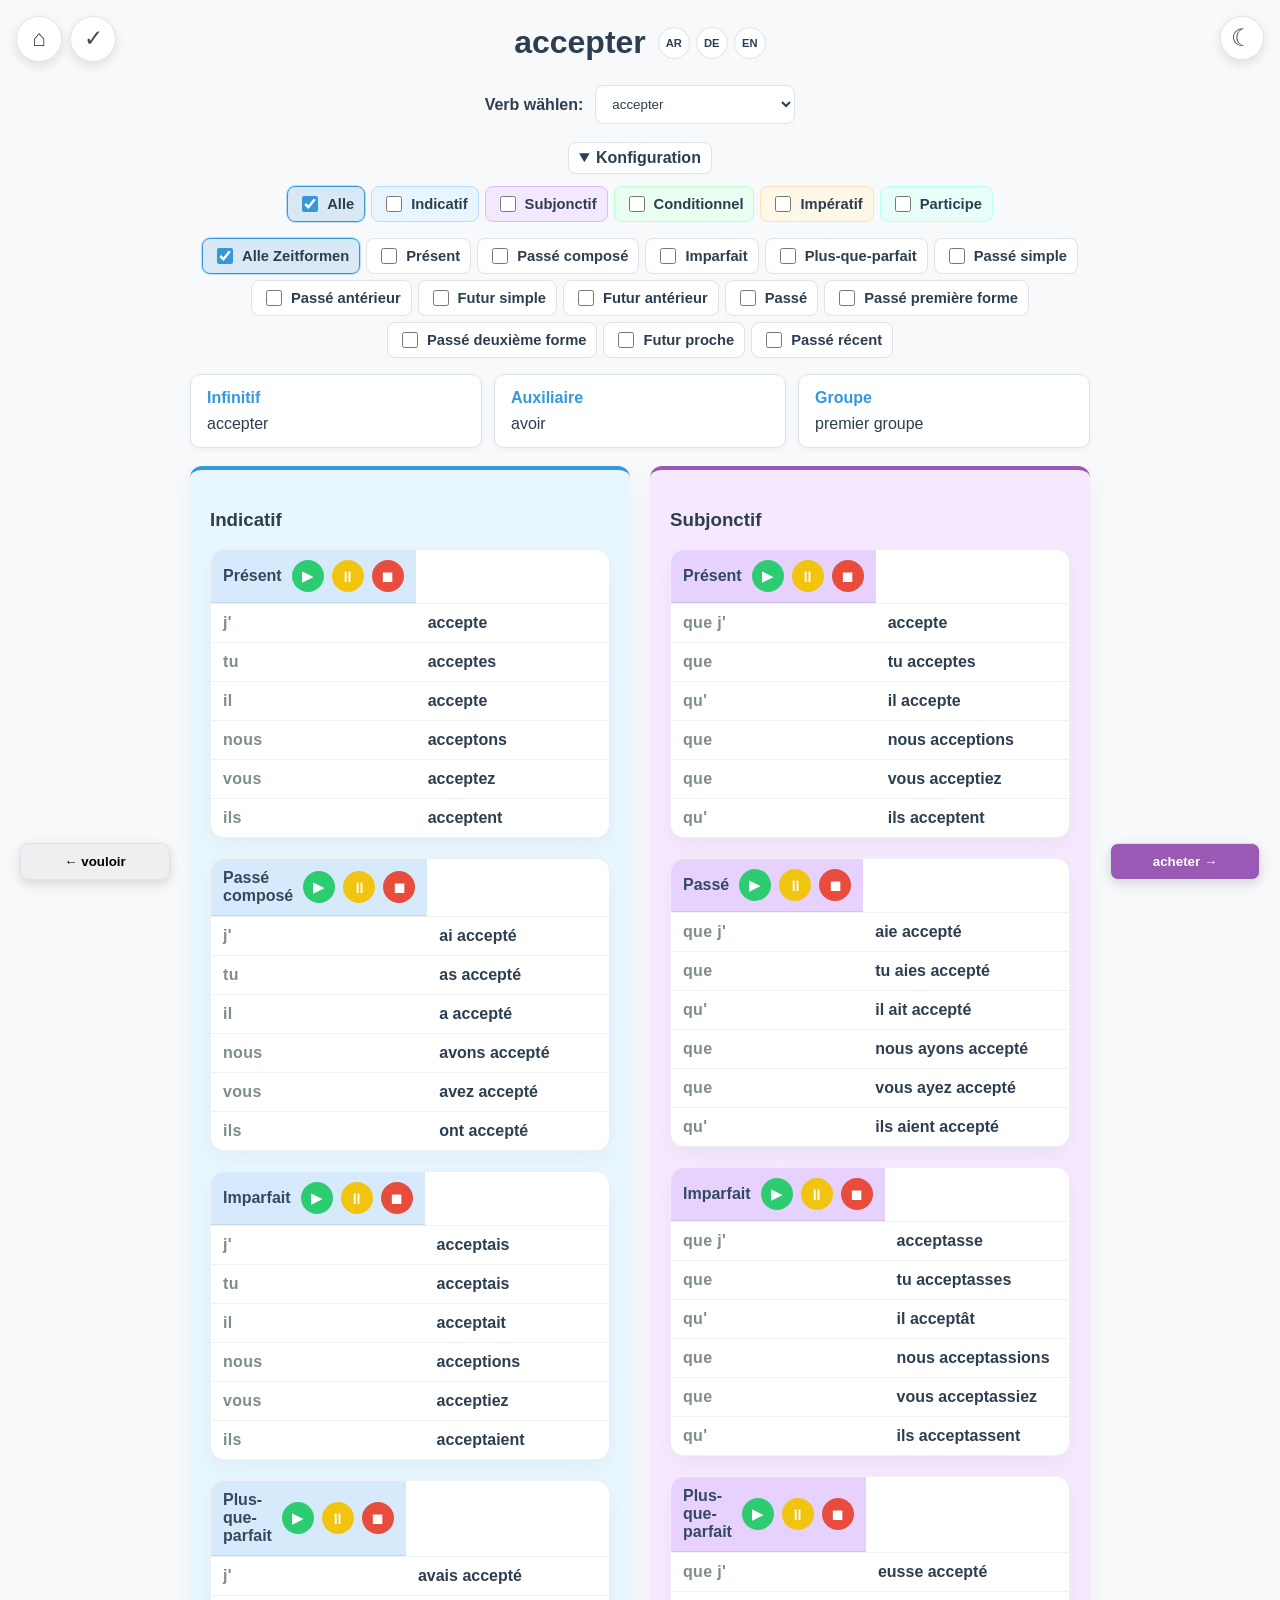
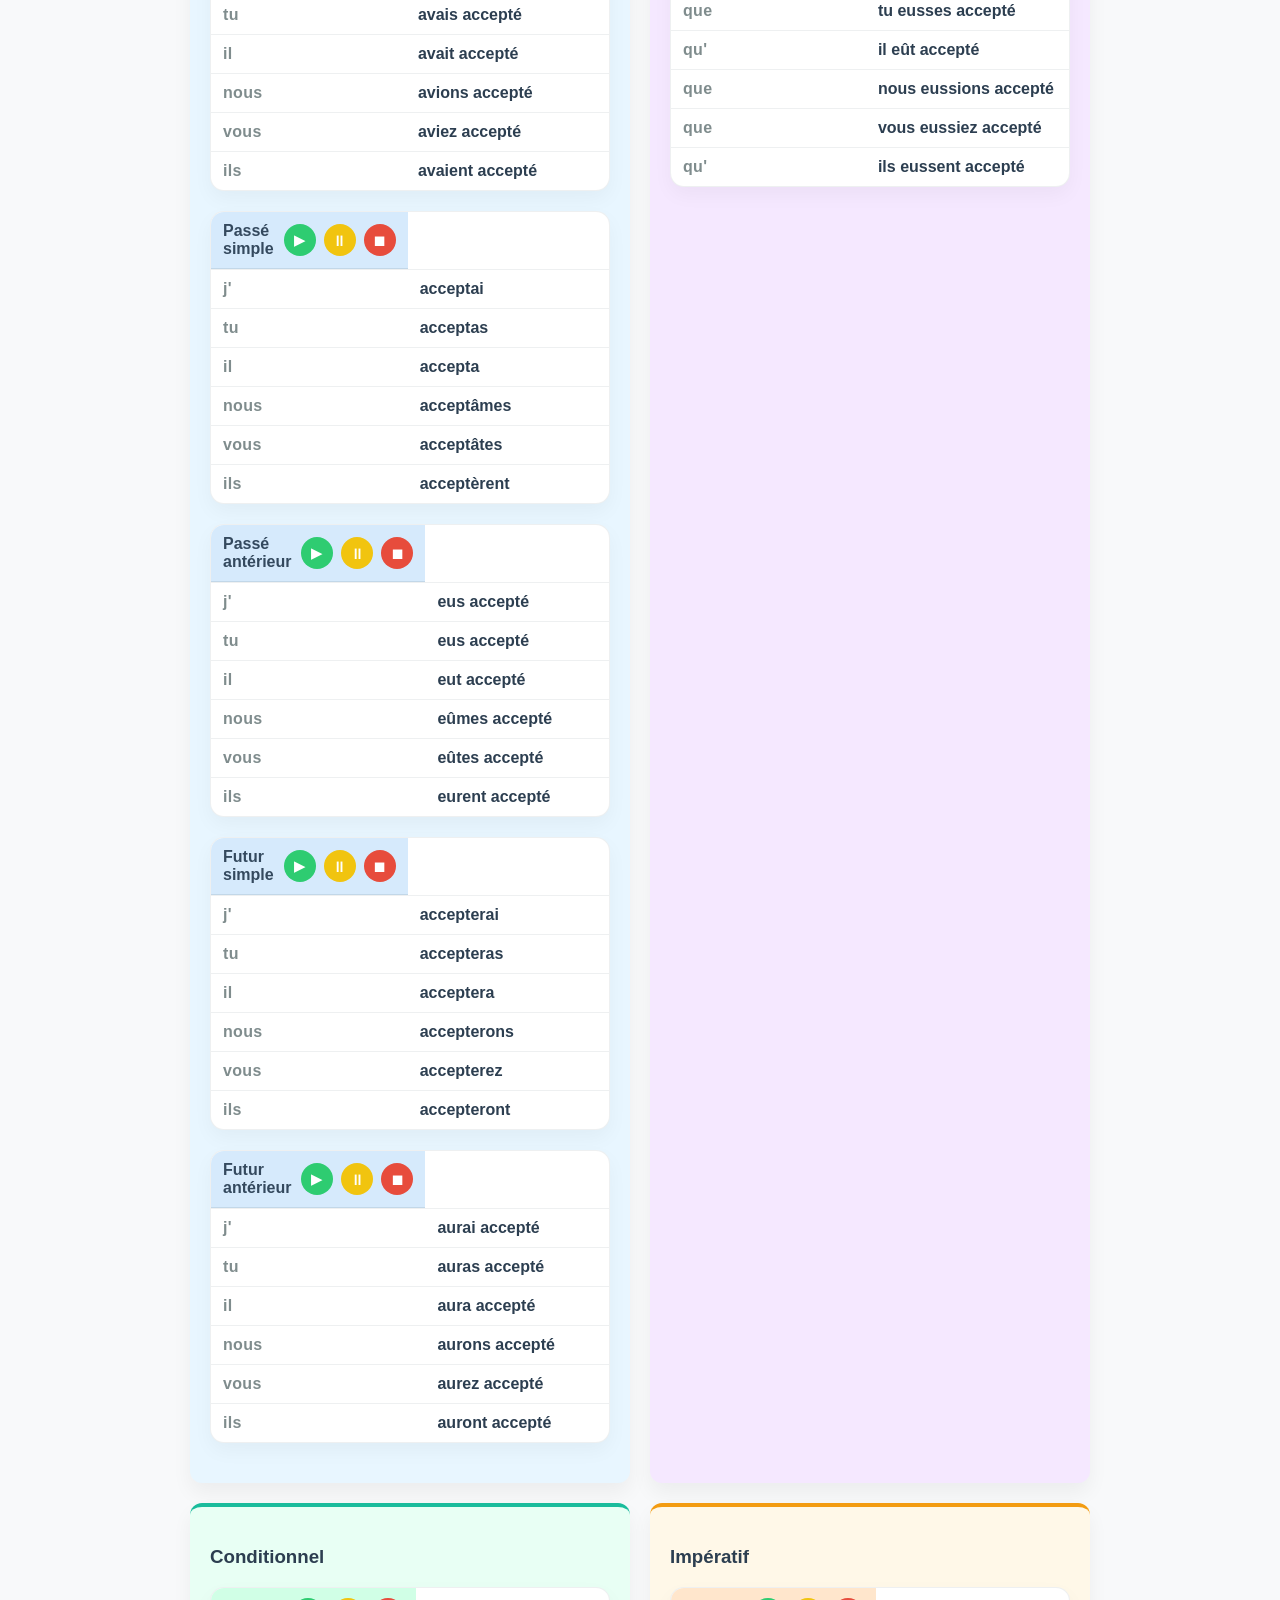
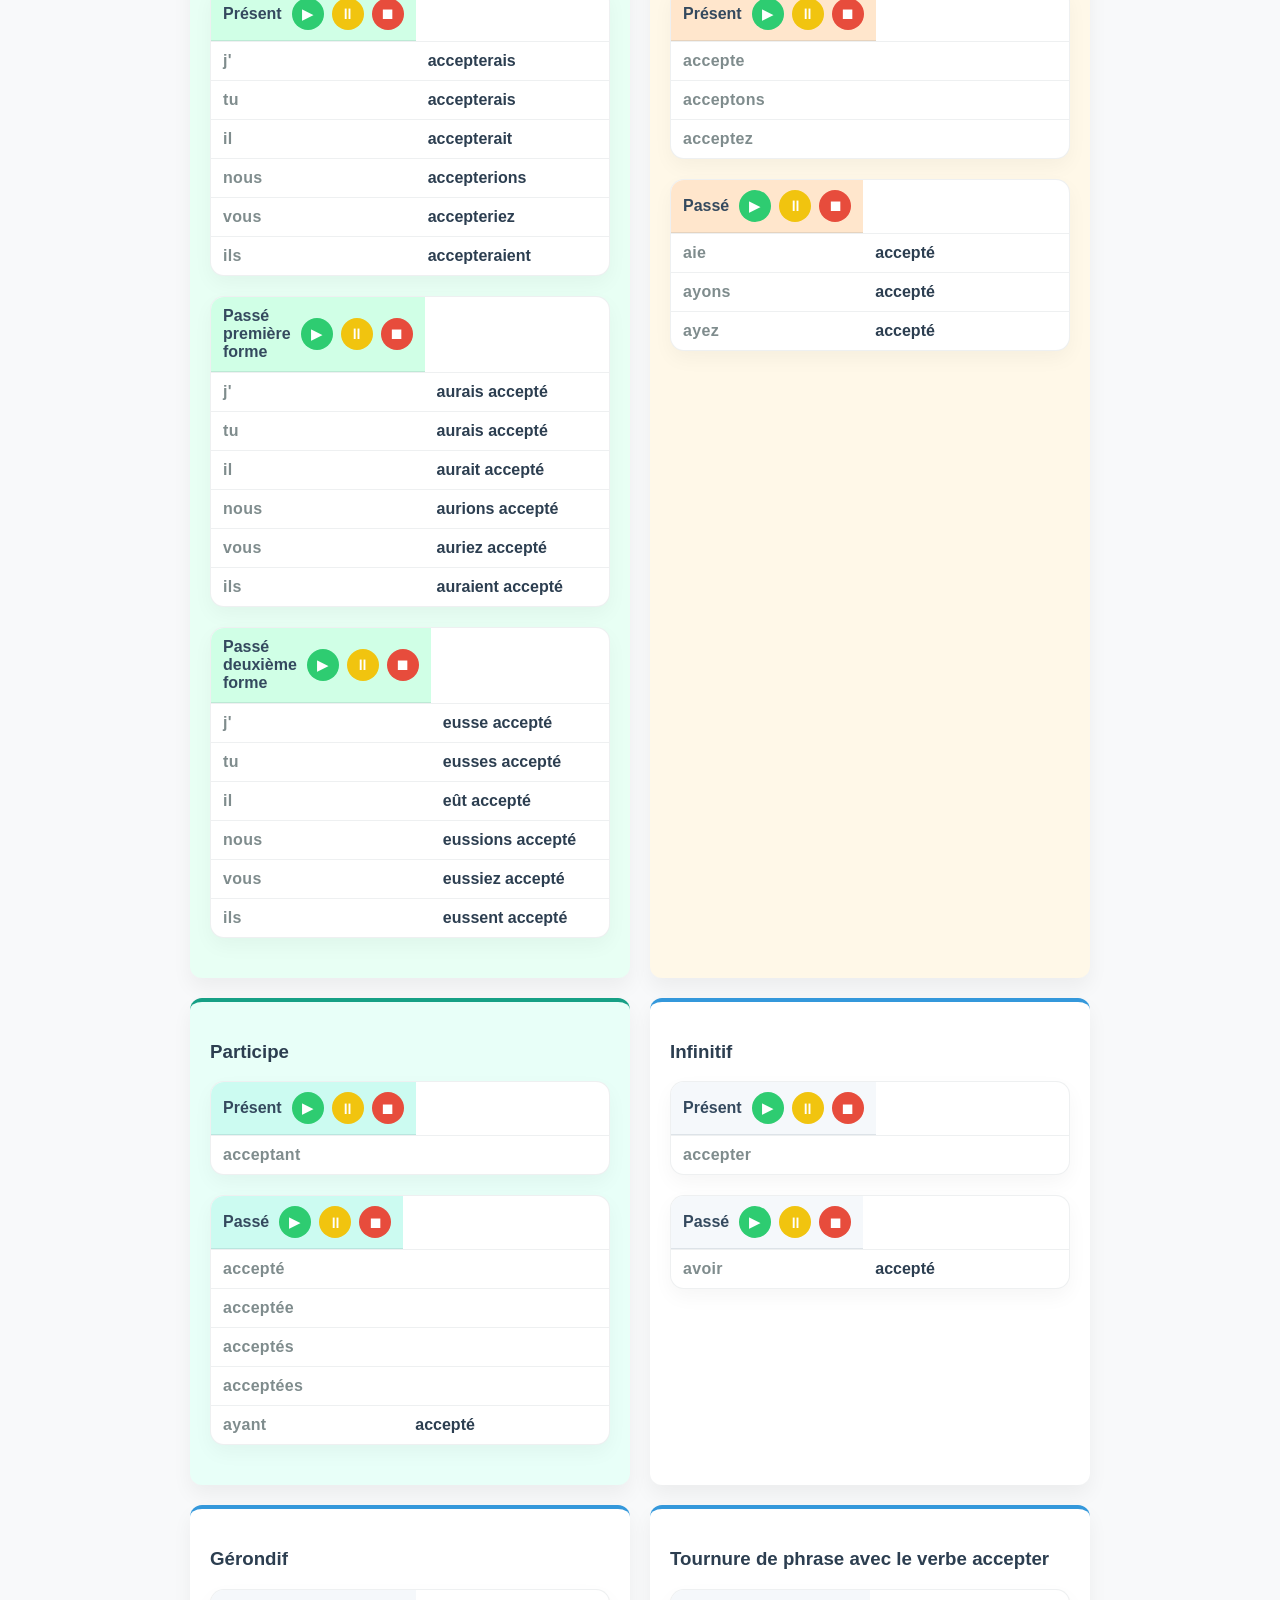
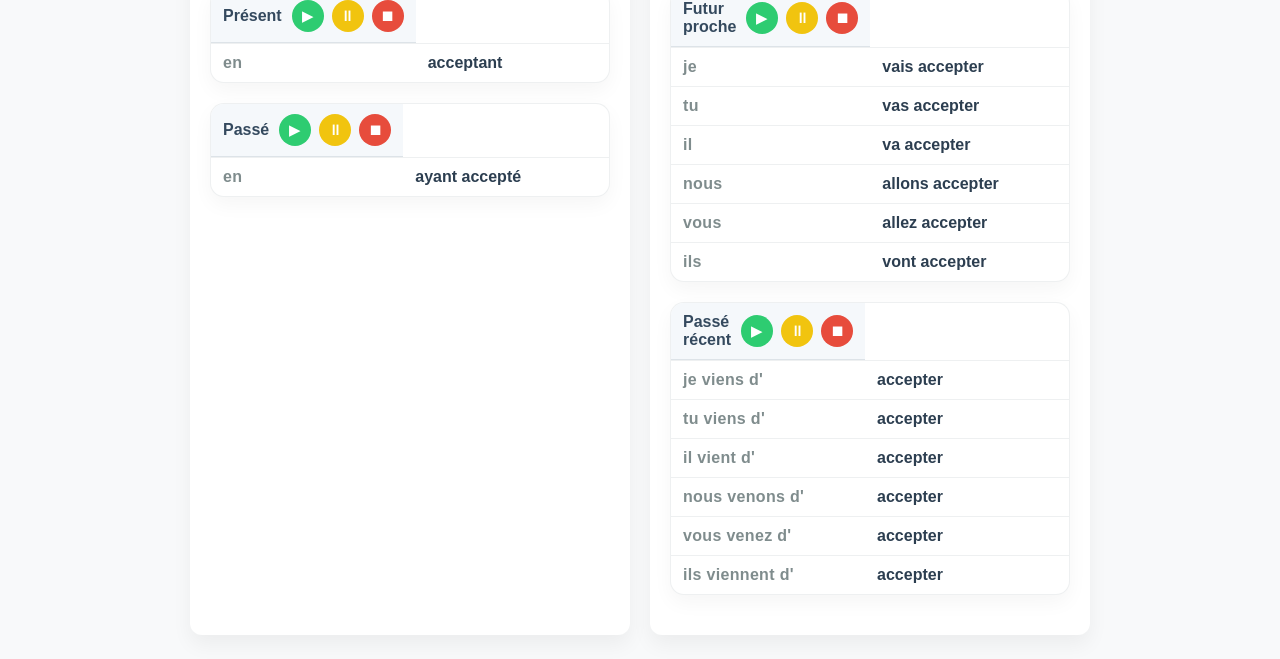
==== commit b7398f6c: "Position learning navigation buttons" ====
--- a/learning.html
+++ b/learning.html
@@ -8,6 +8,23 @@
     <link rel="stylesheet" href="style/style.css" />
   </head>
   <body>
+    <nav class="page-nav" aria-label="Seitennavigation">
+      <a
+        class="page-nav-link"
+        href="index.html"
+        aria-label="Startseite"
+        title="Startseite"
+        >⌂</a
+      >
+      <a
+        class="page-nav-link"
+        href="testing.html"
+        aria-label="Zum Testmodus"
+        title="Zum Testmodus"
+        >✓</a
+      >
+    </nav>
+
     <header>
       <div class="verb-heading">
         <h1 id="verb-title">Französisch Verb-Konjugator</h1>
@@ -83,6 +100,13 @@
 
     <div class="grid" id="conjugation-grid"></div>
 
+    <nav class="verb-navigation" aria-label="Verb-Navigation">
+      <button id="btn-previous-verb" class="btn btn-previous" type="button">
+        ←
+      </button>
+      <button id="btn-next-verb" class="btn btn-next" type="button">→</button>
+    </nav>
+
     <script src="./app/verbs.js"></script>
     <script src="./data/translations.js"></script>
     <script src="./app/main.js"></script>
--- a/style/style.css
+++ b/style/style.css
@@ -147,6 +147,45 @@
 .theme-toggle {
   gap: 6px;
   white-space: nowrap;
+}
+.page-nav {
+  position: fixed;
+  top: 16px;
+  left: 16px;
+  z-index: 100;
+  display: flex;
+  gap: 8px;
+}
+.page-nav-link {
+  display: inline-flex;
+  align-items: center;
+  justify-content: center;
+  width: 44px;
+  height: 44px;
+  border: 1px solid var(--border);
+  border-radius: 50%;
+  background: #fff;
+  color: var(--primary);
+  font-size: 1.45rem;
+  line-height: 1;
+  text-decoration: none;
+  box-shadow: 0 4px 12px rgba(0, 0, 0, 0.12);
+  opacity: 0.92;
+  transition:
+    opacity 0.2s ease,
+    background 0.2s ease,
+    color 0.2s ease;
+}
+.page-nav-link:hover,
+.page-nav-link:focus-visible {
+  border-color: var(--accent);
+  opacity: 1;
+  outline: none;
+  transform: translateY(-1px);
+}
+.dark-mode .page-nav-link {
+  background: #24313d;
+  color: #e8edf2;
 }
 .configuration-panel {
   margin-bottom: 16px;
@@ -480,6 +519,10 @@
     top: 12px;
     right: 12px;
   }
+  .page-nav {
+    top: 12px;
+    left: 12px;
+  }
 }
 
 .dark-mode .translation-icon,
@@ -490,6 +533,11 @@
   background: #24313d;
   color: #e8edf2;
 }
+.dark-mode .translation-icon::after {
+  background: #0f171f;
+  color: #f4f7f9;
+  border: 1px solid #526574;
+}
 .dark-mode .info-card,
 .dark-mode .card {
   background: var(--card-bg);
@@ -551,6 +599,12 @@
 .dark-mode .subtitle {
   color: #b8c5d1;
 }
+.dark-mode .card .pronoun {
+  color: #c2d0d8;
+}
+.dark-mode .info-card strong {
+  color: #78b9e8;
+}
 .dark-mode .solution-hint {
   color: #8ee3a8;
   background: rgba(46, 204, 113, 0.14);
@@ -563,6 +617,242 @@
 }
 .dark-mode .card table tr:hover {
   background: rgba(120, 185, 232, 0.12);
+}
+.verb-navigation {
+  position: fixed;
+  right: 20px;
+  bottom: 20px;
+  left: 20px;
+  z-index: 90;
+  display: flex;
+  align-items: center;
+  justify-content: space-between;
+  pointer-events: none;
+}
+.verb-navigation .btn {
+  min-width: 150px;
+  border: 1px solid var(--border);
+  box-shadow: 0 4px 12px rgba(0, 0, 0, 0.14);
+  pointer-events: auto;
+}
+}
+.btn-previous {
+  background: #607d8b;
+  color: #fff;
+}
+.btn-previous:hover {
+  background: #4f6975;
+}
+.dark-mode .btn-previous {
+  background: #527080;
+  color: #fff;
+}
+.dark-mode .btn-next {
+  background: #406f91;
+}
+@media (max-width: 520px) {
+  .verb-navigation {
+    right: 12px;
+    bottom: 12px;
+    left: 12px;
+  }
+  .verb-navigation .btn {
+    min-width: 0;
+    padding: 10px 12px;
+  }
+}
+
+.landing-page {
+  max-width: none;
+  min-height: 100vh;
+  padding: 0;
+  background:
+    radial-gradient(
+      circle at 84% 12%,
+      rgba(241, 196, 15, 0.16),
+      transparent 28%
+    ),
+    linear-gradient(135deg, #f8f9fa 0%, #edf4f4 100%);
+}
+.landing-shell {
+  width: min(1120px, calc(100% - 48px));
+  min-height: 100vh;
+  margin: 0 auto;
+  padding: 72px 0 36px;
+  box-sizing: border-box;
+}
+.landing-header {
+  max-width: 780px;
+  margin: 0 0 64px;
+  text-align: left;
+}
+.eyebrow {
+  margin: 0 0 22px;
+  color: #187c80;
+  font-size: 0.78rem;
+  font-weight: 800;
+  letter-spacing: 0.16em;
+}
+.landing-header h1 {
+  max-width: 760px;
+  margin: 0;
+  font-size: clamp(3rem, 7vw, 6.8rem);
+  line-height: 0.98;
+  letter-spacing: -0.04em;
+}
+.landing-header h1 em {
+  color: #d97745;
+  font-style: normal;
+}
+.landing-lead {
+  max-width: 560px;
+  margin: 28px 0 0;
+  color: #596b72;
+  font-size: 1.1rem;
+  line-height: 1.6;
+}
+.path-grid {
+  display: grid;
+  grid-template-columns: repeat(2, minmax(0, 1fr));
+  gap: 20px;
+}
+.path-card {
+  position: relative;
+  display: flex;
+  min-height: 350px;
+  flex-direction: column;
+  padding: 32px;
+  overflow: hidden;
+  border: 1px solid transparent;
+  color: #24333a;
+  text-decoration: none;
+  transition:
+    transform 0.25s ease,
+    box-shadow 0.25s ease;
+}
+.path-card::after {
+  position: absolute;
+  right: 28px;
+  bottom: -56px;
+  width: 180px;
+  height: 180px;
+  border: 1px solid currentColor;
+  border-radius: 50%;
+  content: "";
+  opacity: 0.18;
+}
+.path-card:hover,
+.path-card:focus-visible {
+  transform: translateY(-6px);
+  outline: none;
+  box-shadow: 0 18px 32px rgba(36, 51, 58, 0.14);
+}
+.path-card-learn {
+  background: #cce9e2;
+  border-color: #a5d4c9;
+}
+.path-card-test {
+  background: #f4d6bd;
+  border-color: #e8b995;
+}
+.path-number {
+  font-size: 0.78rem;
+  font-weight: 800;
+  letter-spacing: 0.12em;
+  opacity: 0.62;
+}
+.path-icon {
+  margin-top: 28px;
+  font-size: 2.8rem;
+  line-height: 1;
+}
+.path-card h2 {
+  margin: 22px 0 8px;
+  font-size: 2.2rem;
+  letter-spacing: -0.03em;
+}
+.path-card p {
+  max-width: 410px;
+  margin: 0;
+  color: rgba(36, 51, 58, 0.76);
+  line-height: 1.55;
+}
+.path-link {
+  display: inline-flex;
+  align-items: center;
+  gap: 10px;
+  margin-top: auto;
+  padding-top: 28px;
+  font-weight: 800;
+}
+.path-link span {
+  font-size: 1.35rem;
+  transition: transform 0.2s ease;
+}
+.path-card:hover .path-link span,
+.path-card:focus-visible .path-link span {
+  transform: translateX(5px);
+}
+.landing-footer {
+  display: flex;
+  gap: 12px;
+  margin-top: 28px;
+  color: #667980;
+  font-size: 0.82rem;
+  font-weight: 700;
+  letter-spacing: 0.08em;
+  text-transform: uppercase;
+}
+.dark-mode .landing-page {
+  background:
+    radial-gradient(
+      circle at 84% 12%,
+      rgba(241, 196, 15, 0.1),
+      transparent 28%
+    ),
+    linear-gradient(135deg, #18212b 0%, #202f34 100%);
+}
+.dark-mode .landing-lead,
+.dark-mode .landing-footer {
+  color: #b7c6ca;
+}
+.dark-mode .path-card {
+  color: #edf5f4;
+}
+.dark-mode .path-card-learn {
+  background: #24514f;
+  border-color: #34756d;
+}
+.dark-mode .path-card-test {
+  background: #663e31;
+  border-color: #9a5d45;
+}
+.dark-mode .path-card p {
+  color: rgba(237, 245, 244, 0.78);
+}
+
+@media (max-width: 700px) {
+  .landing-shell {
+    width: min(100% - 32px, 520px);
+    padding-top: 56px;
+  }
+  .landing-header {
+    margin-bottom: 40px;
+  }
+  .landing-header h1 {
+    font-size: clamp(3rem, 15vw, 5rem);
+  }
+  .path-grid {
+    grid-template-columns: 1fr;
+  }
+  .path-card {
+    min-height: 300px;
+    padding: 26px;
+  }
+  .landing-footer {
+    flex-wrap: wrap;
+    line-height: 1.5;
+  }
 }
 .verb-input {
   width: 100%;
@@ -618,6 +908,12 @@
   border-left-color: #c0392b;
   box-shadow: inset 0 0 0 1px rgba(192, 57, 43, 0.06);
 }
+.dark-mode .card table .pronoun {
+  color: #c2d0d8 !important;
+}
+.dark-mode .info-card strong {
+  color: #78b9e8;
+}
 .trainer-controls {
   display: flex;
   justify-content: center;
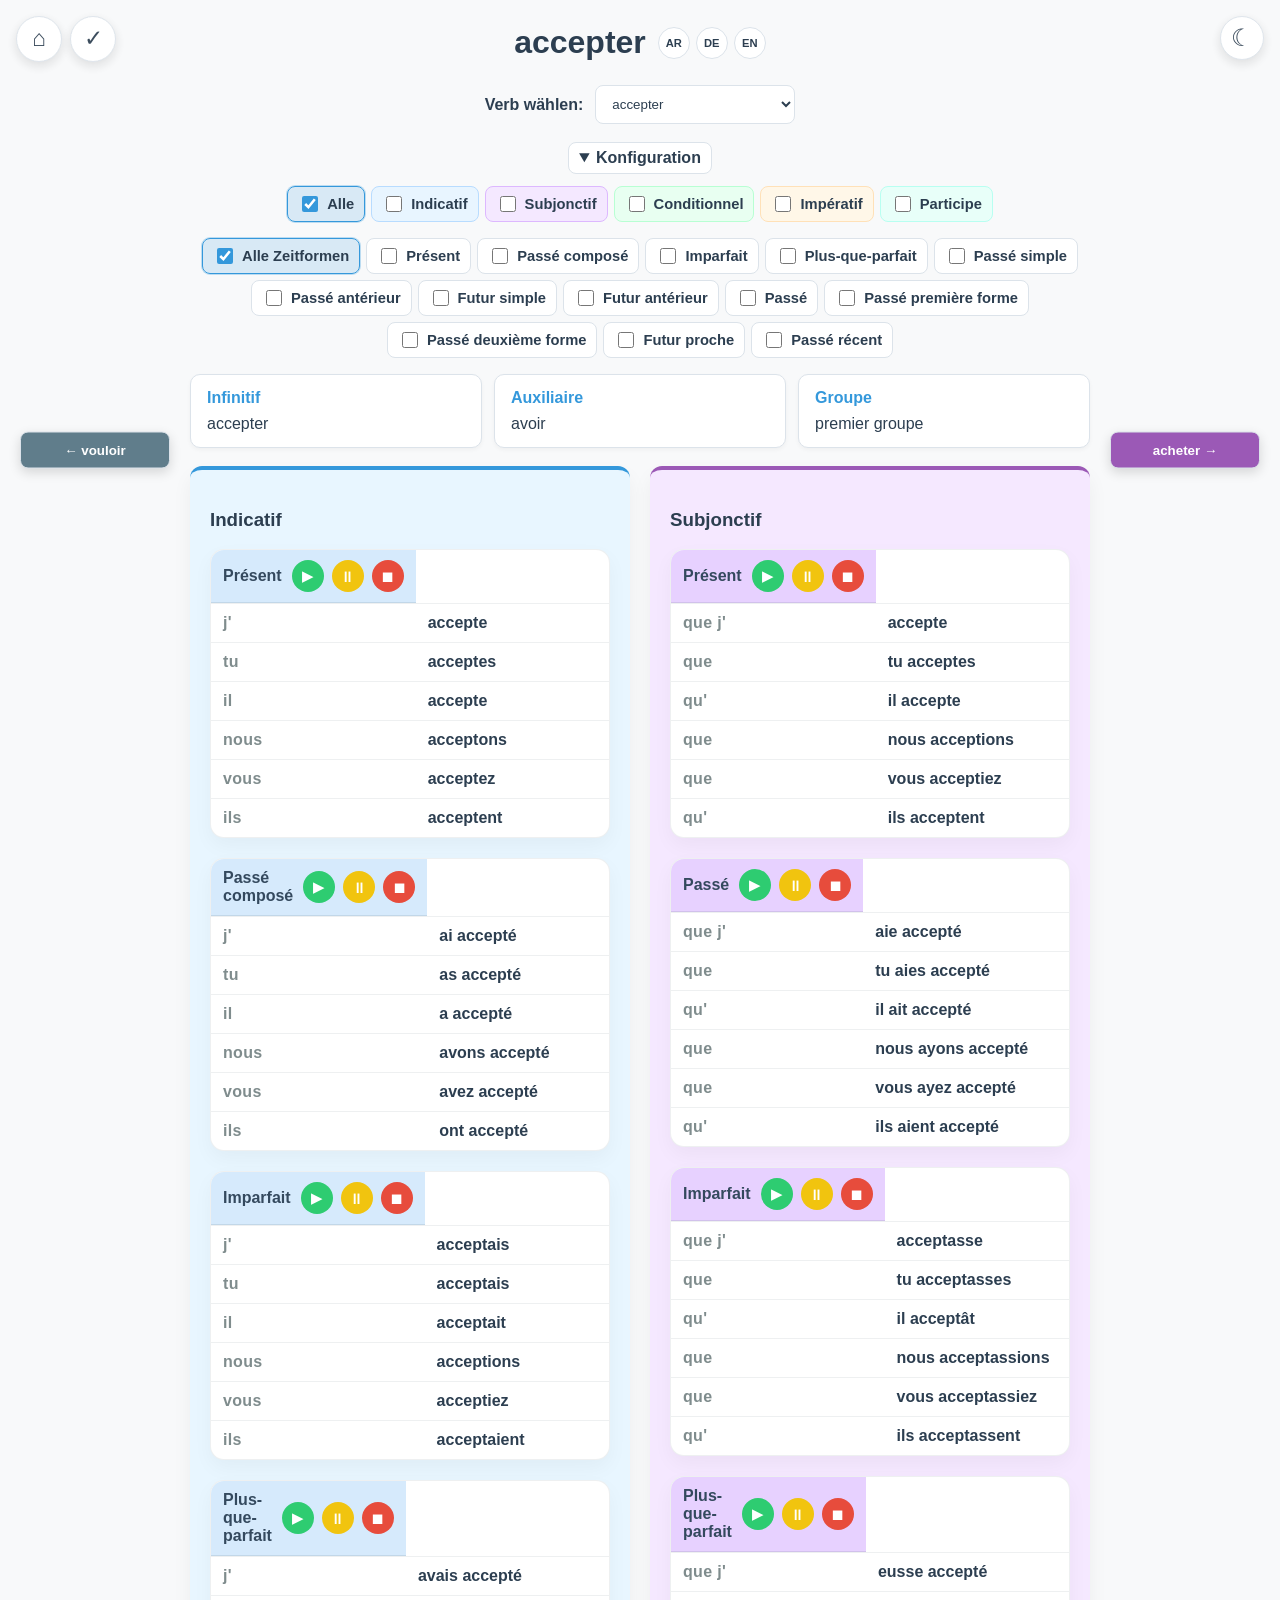
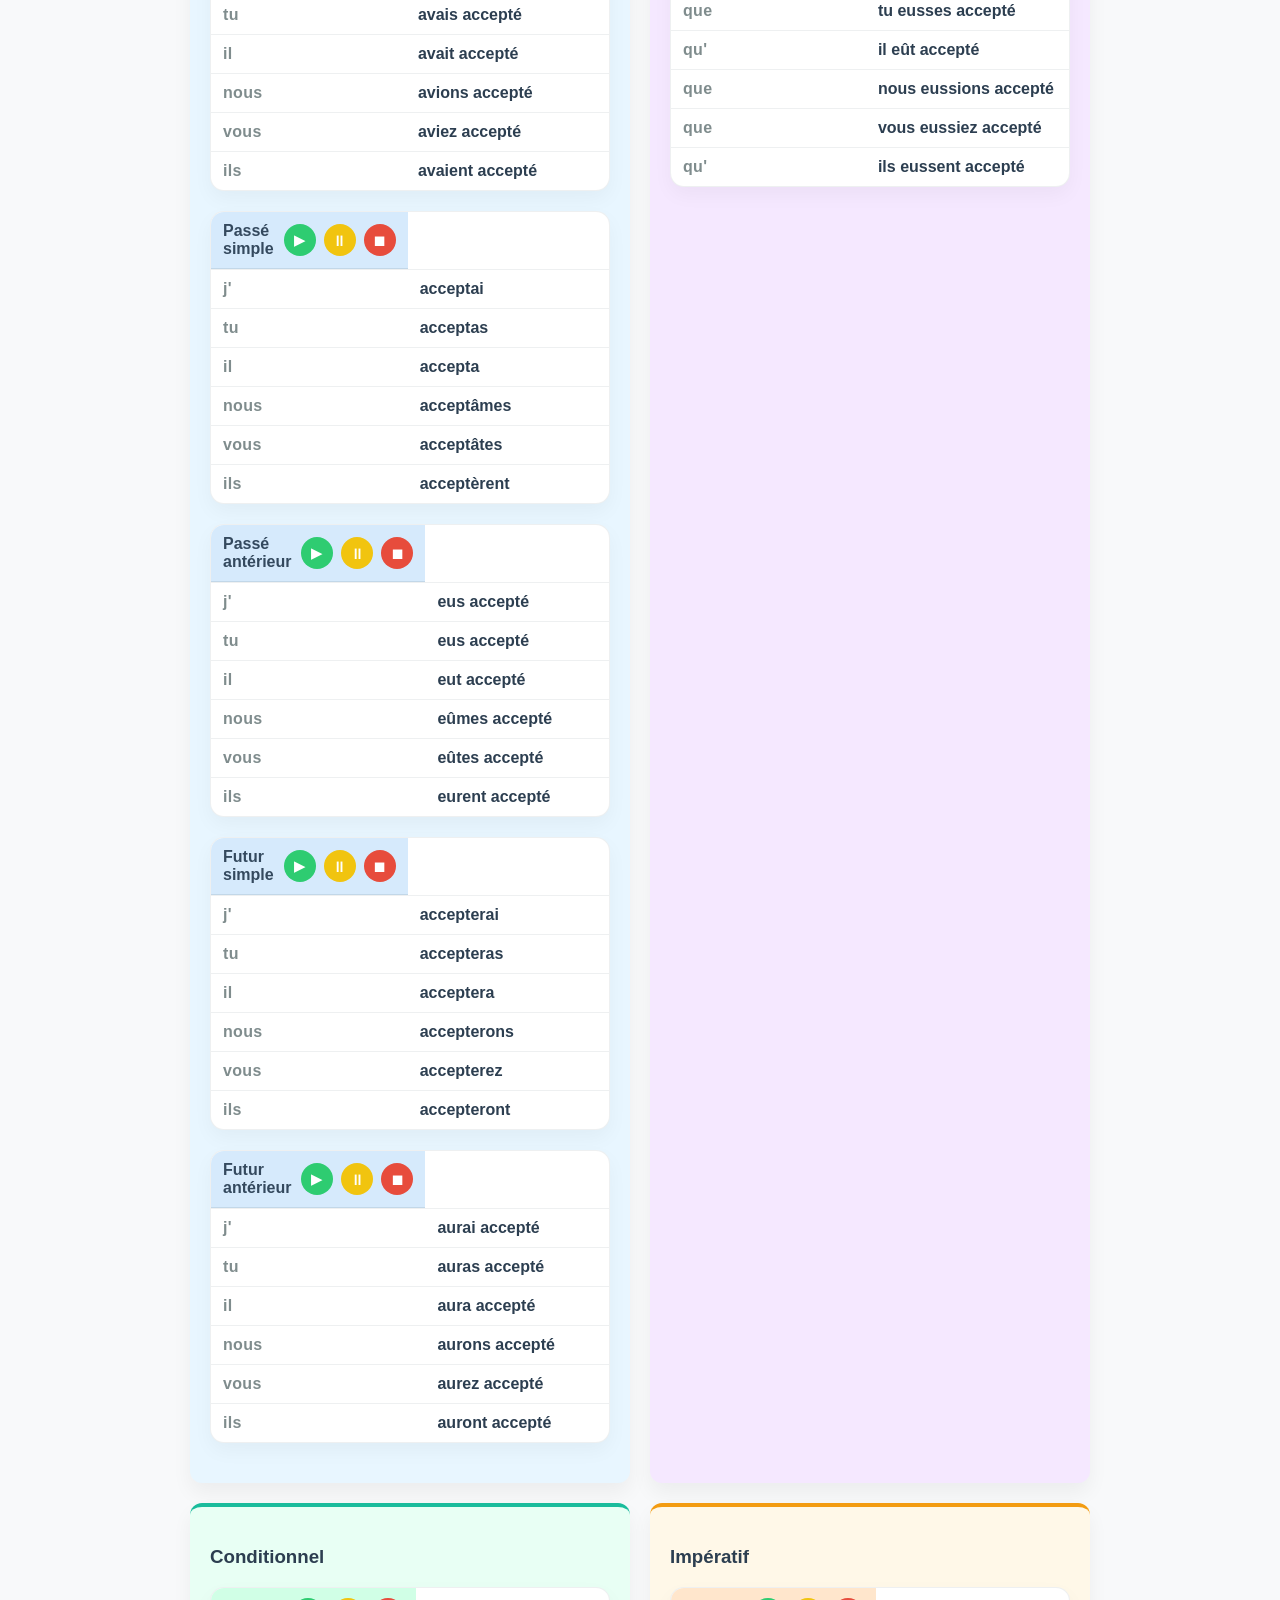
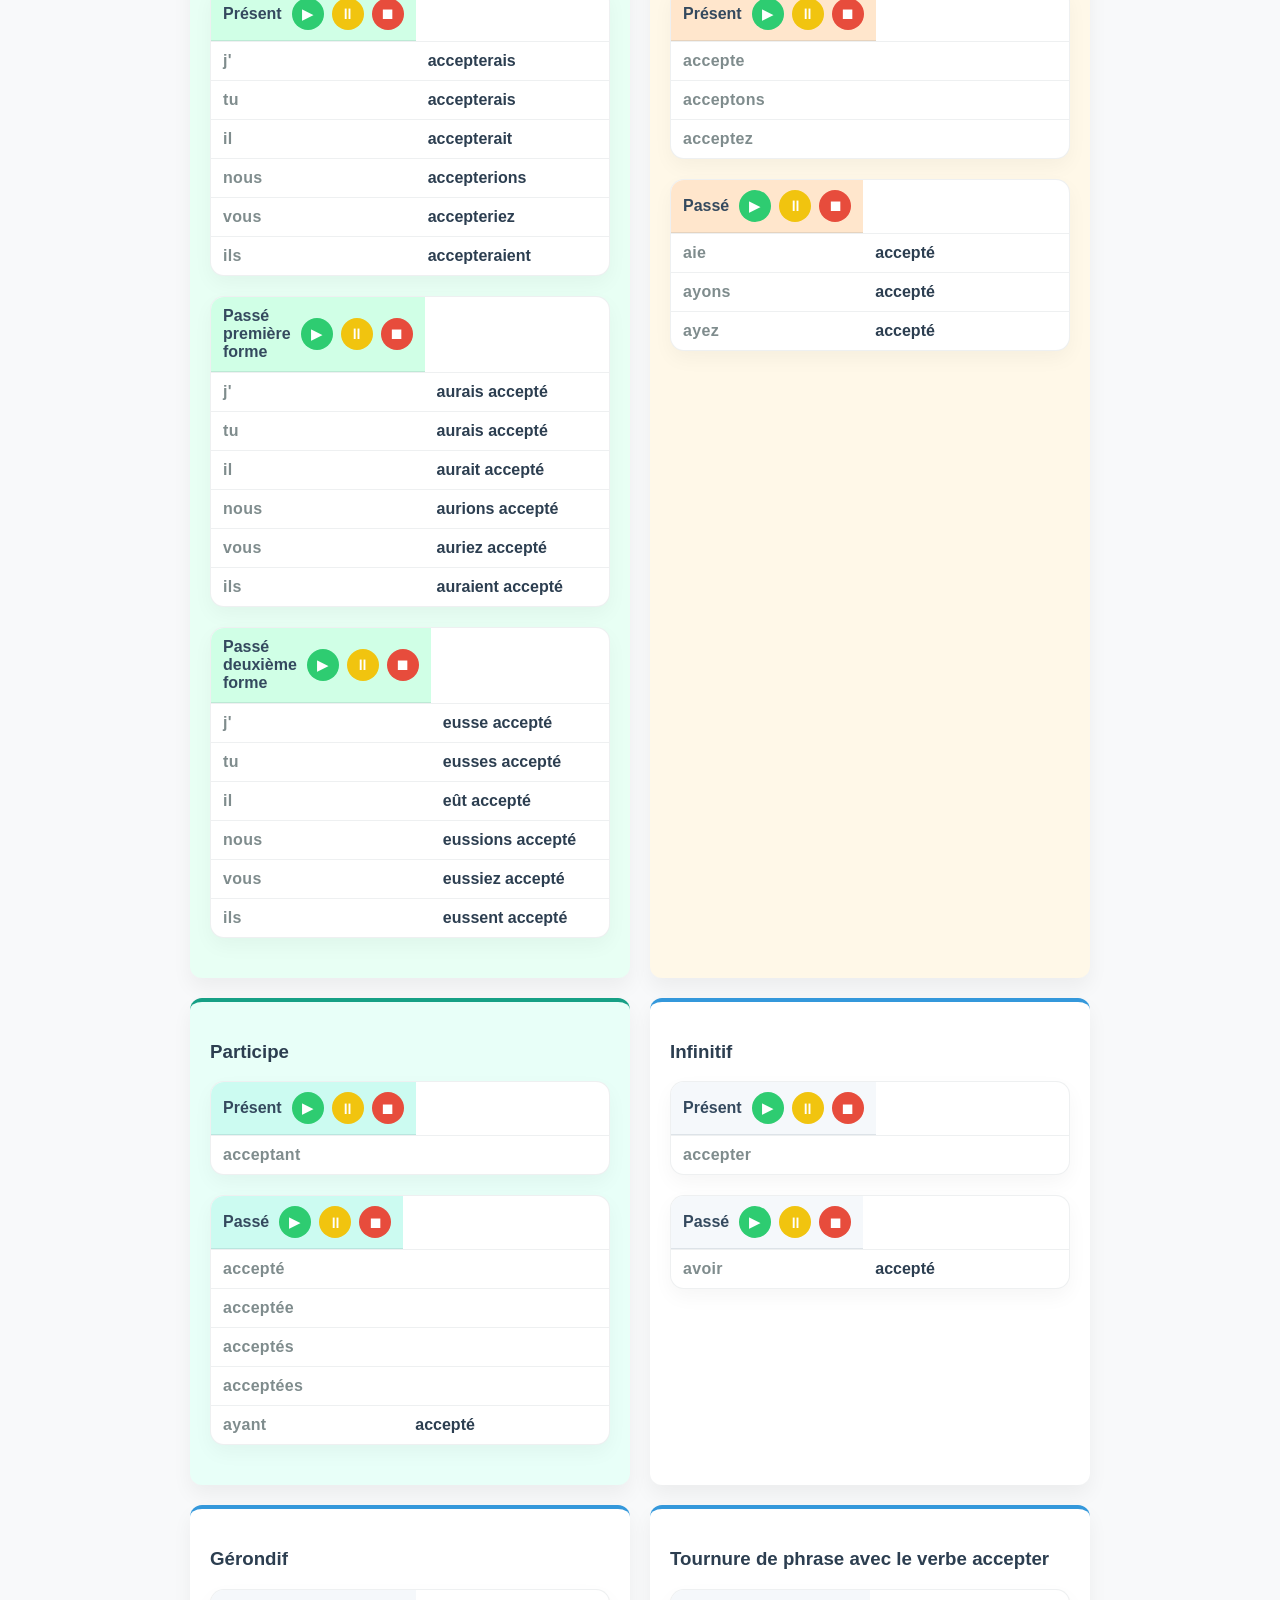
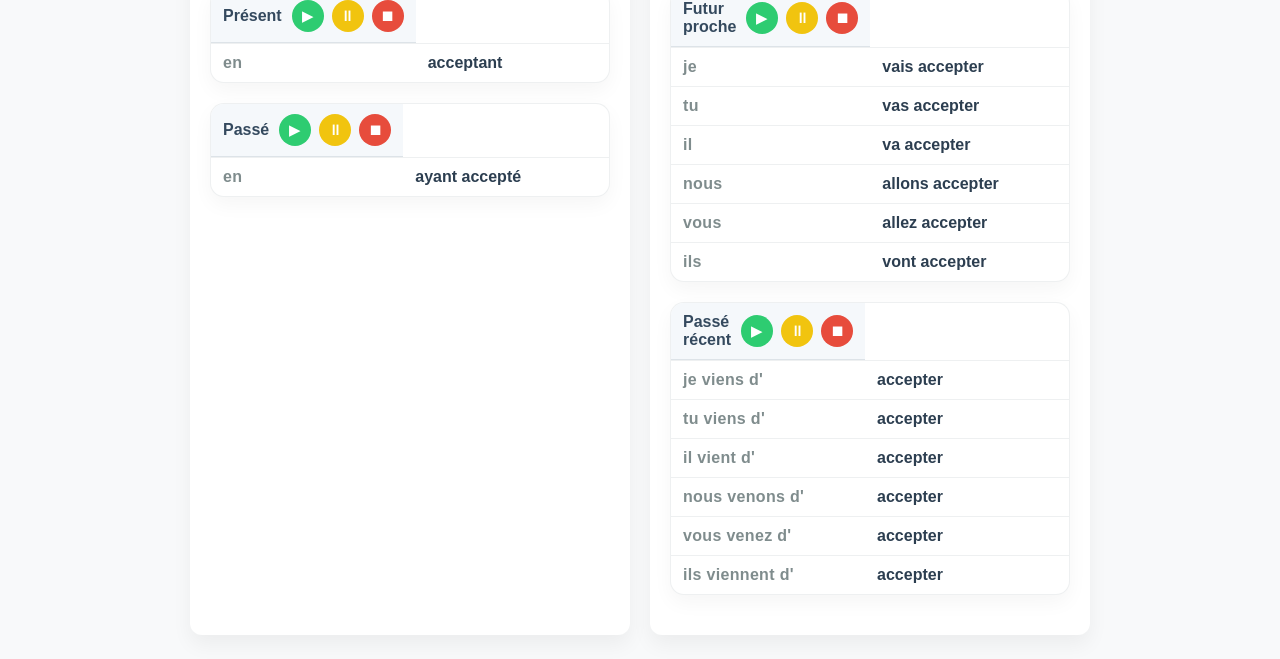
==== commit 11ff35a6: "Center learning navigation buttons" ====
--- a/learning.html
+++ b/learning.html
@@ -107,6 +107,8 @@
       <button id="btn-next-verb" class="btn btn-next" type="button">→</button>
     </nav>
 
+    <button id="go-to-top-btn" class="go-to-top">↑ Nach oben</button>
+
     <script src="./app/verbs.js"></script>
     <script src="./data/translations.js"></script>
     <script src="./app/main.js"></script>
--- a/style/style.css
+++ b/style/style.css
@@ -621,13 +621,14 @@
 .verb-navigation {
   position: fixed;
   right: 20px;
-  bottom: 20px;
+  top: 50%;
   left: 20px;
   z-index: 90;
   display: flex;
   align-items: center;
   justify-content: space-between;
   pointer-events: none;
+  transform: translateY(-50%);
 }
 .verb-navigation .btn {
   min-width: 150px;
@@ -635,7 +636,6 @@
   box-shadow: 0 4px 12px rgba(0, 0, 0, 0.14);
   pointer-events: auto;
 }
-}
 .btn-previous {
   background: #607d8b;
   color: #fff;
@@ -653,7 +653,7 @@
 @media (max-width: 520px) {
   .verb-navigation {
     right: 12px;
-    bottom: 12px;
+    top: 50%;
     left: 12px;
   }
   .verb-navigation .btn {
